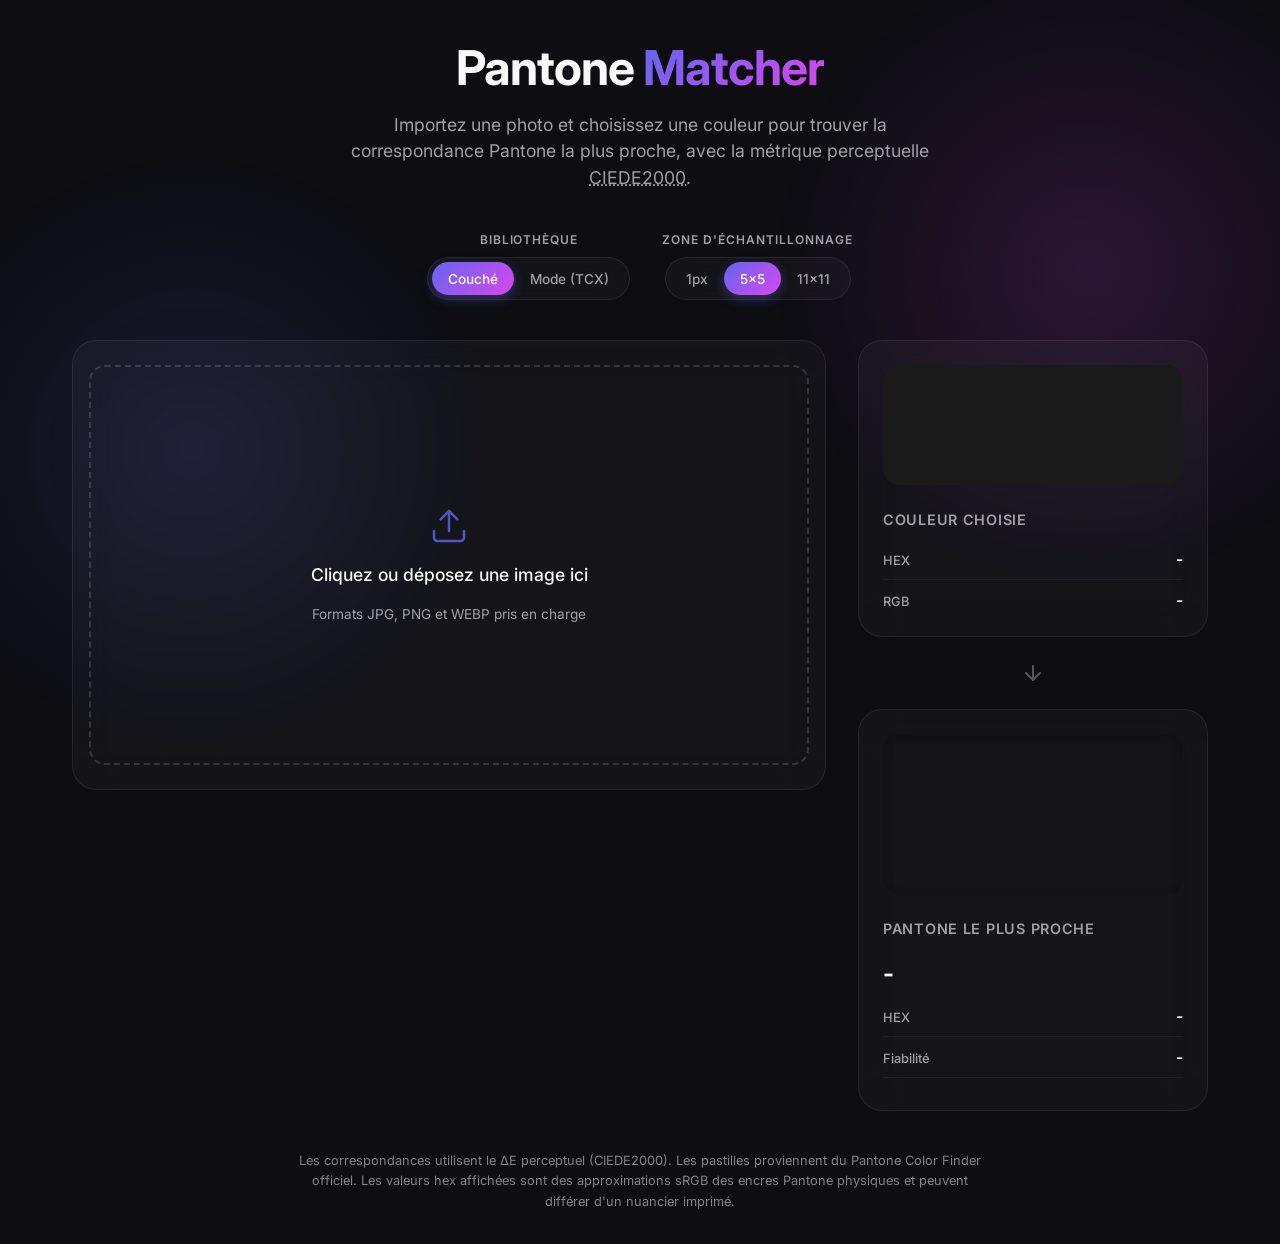
==== index.html @ 4efd3656 "Localize app to French: update UI text, accessibility labels, and logic outputs." ====
<!DOCTYPE html>
<html lang="fr">
<head>
    <meta charset="UTF-8">
    <meta name="viewport" content="width=device-width, initial-scale=1.0">
    <title>Pantone Matcher | Trouver les couleurs Pantone depuis vos photos</title>
    <meta name="description" content="Importez une photo, choisissez une couleur et trouvez instantanément la correspondance Pantone la plus proche grâce à la méthode perceptuelle CIEDE2000. Un outil moderne pour les designers.">
    <link rel="stylesheet" href="style.css">
    <link rel="preconnect" href="https://fonts.googleapis.com">
    <link rel="preconnect" href="https://fonts.gstatic.com" crossorigin>
    <link href="https://fonts.googleapis.com/css2?family=Inter:wght@300;400;500;600;700;800&display=swap" rel="stylesheet">
</head>
<body>
    <div class="app-background"></div>
    <main class="container">
        <header>
            <h1>Pantone <span class="accent">Matcher</span></h1>
            <p>Importez une photo et choisissez une couleur pour trouver la correspondance Pantone la plus proche, avec la métrique perceptuelle <abbr title="Métrique CIE de référence pour mesurer l'écart perceptuel entre deux couleurs">CIEDE2000</abbr>.</p>
        </header>

        <!-- Toolbar -->
        <div class="toolbar" role="region" aria-label="Options de correspondance">
            <div class="control-group">
                <span class="control-label" id="lib-label">Bibliothèque</span>
                <div class="segmented" role="radiogroup" aria-labelledby="lib-label">
                    <label class="seg"><input type="radio" name="library" value="C" checked><span>Couché</span></label>
                    <label class="seg"><input type="radio" name="library" value="TCX"><span>Mode (TCX)</span></label>
                </div>
            </div>
            <div class="control-group">
                <span class="control-label" id="sample-label">Zone d'échantillonnage</span>
                <div class="segmented" role="radiogroup" aria-labelledby="sample-label">
                    <label class="seg"><input type="radio" name="sample" value="0"><span>1px</span></label>
                    <label class="seg"><input type="radio" name="sample" value="2" checked><span>5×5</span></label>
                    <label class="seg"><input type="radio" name="sample" value="5"><span>11×11</span></label>
                </div>
            </div>
        </div>

        <div class="workspace">
            <div class="image-section card">
                <div id="dropzone" class="dropzone">
                    <input type="file" id="file-input" accept="image/png, image/jpeg, image/webp" aria-label="Importer une image">
                    <div class="dropzone-content">
                        <svg width="40" height="40" viewBox="0 0 24 24" fill="none" stroke="currentColor" stroke-width="1.5" stroke-linecap="round" stroke-linejoin="round"><path d="M21 15v4a2 2 0 0 1-2 2H5a2 2 0 0 1-2-2v-4"></path><polyline points="17 8 12 3 7 8"></polyline><line x1="12" y1="3" x2="12" y2="15"></line></svg>
                        <span class="upload-text">Cliquez ou déposez une image ici</span>
                        <span class="upload-hint">Formats JPG, PNG et WEBP pris en charge</span>
                    </div>
                </div>
                <div class="canvas-container" id="canvas-container" hidden>
                    <canvas id="image-canvas" role="img" aria-label="Image importée. Déplacez le pointeur pour prévisualiser une couleur, puis cliquez pour verrouiller la correspondance." tabindex="0"></canvas>
                    <div class="lens" id="lens" aria-hidden="true">
                        <canvas id="loupe-canvas" width="140" height="140"></canvas>
                    </div>
                    <button id="reset-btn" class="icon-btn" title="Importer une autre image" aria-label="Importer une autre image">
                        <svg width="20" height="20" viewBox="0 0 24 24" fill="none" stroke="currentColor" stroke-width="2" stroke-linecap="round" stroke-linejoin="round"><line x1="18" y1="6" x2="6" y2="18"></line><line x1="6" y1="6" x2="18" y2="18"></line></svg>
                    </button>
                    <div class="pick-hint" id="pick-hint">Déplacez pour prévisualiser · cliquez pour verrouiller</div>
                </div>
            </div>

            <div class="results-section">
                <div class="color-card card">
                    <div class="color-swatch-container">
                        <div class="color-swatch" id="picked-swatch" style="background-color: #1a1a1a;"></div>
                    </div>
                    <div class="color-info">
                        <h3>Couleur choisie</h3>
                        <div class="value-group">
                            <span class="label">HEX</span>
                            <span class="value copyable" id="picked-hex" role="button" tabindex="0" title="Cliquer pour copier">-</span>
                        </div>
                        <div class="value-group">
                            <span class="label">RGB</span>
                            <span class="value copyable" id="picked-rgb" role="button" tabindex="0" title="Cliquer pour copier">-</span>
                        </div>
                    </div>
                </div>

                <div class="match-icon" aria-hidden="true">
                    <svg width="24" height="24" viewBox="0 0 24 24" fill="none" stroke="currentColor" stroke-width="2" stroke-linecap="round" stroke-linejoin="round"><line x1="12" y1="5" x2="12" y2="19"></line><polyline points="19 12 12 19 5 12"></polyline></svg>
                </div>

                <div class="color-card card pantone-card">
                    <div id="pantone-image-container" class="chip-frame" hidden>
                        <div class="chip-spinner" id="chip-spinner" hidden></div>
                        <img id="pantone-image" src="" alt="Pastille de couleur Pantone officielle">
                        <span class="chip-badge" id="chip-badge" hidden>Approximation</span>
                    </div>
                    <div class="color-swatch-container" id="pantone-swatch-container">
                        <div class="color-swatch" id="pantone-swatch" style="background-color: #1a1a1a;"></div>
                        <div class="pantone-strip" id="pantone-strip" hidden></div>
                    </div>
                    <div class="color-info">
                        <h3>Pantone le plus proche</h3>
                        <div class="value-group main-value">
                            <span class="value highlight-text copyable" id="pantone-name" role="button" tabindex="0" title="Cliquer pour copier">-</span>
                        </div>
                        <div class="pantone-colorname" id="pantone-colorname" hidden></div>
                        <div class="value-group">
                            <span class="label">HEX</span>
                            <span class="value copyable" id="pantone-hex" role="button" tabindex="0" title="Cliquer pour copier">-</span>
                        </div>
                        <div class="value-group">
                            <span class="label">Fiabilité</span>
                            <span class="value confidence" id="pantone-confidence">-</span>
                        </div>
                        <button id="download-btn" class="download-btn" hidden>Télécharger le PNG</button>
                    </div>
                </div>

                <div class="alt-matches card" id="alt-matches" hidden>
                    <h3>Autres correspondances proches</h3>
                    <ul id="alt-list" class="alt-list"></ul>
                </div>
            </div>
        </div>

        <footer class="app-footer">
            <p>Les correspondances utilisent le ΔE perceptuel (CIEDE2000). Les pastilles proviennent du Pantone Color Finder officiel.
               Les valeurs hex affichées sont des approximations sRGB des encres Pantone physiques et peuvent différer d'un nuancier imprimé.</p>
        </footer>
    </main>

    <div id="toast" class="toast" role="status" aria-live="polite">Copié dans le presse-papiers !</div>
    <div id="sr-live" class="visually-hidden" aria-live="polite"></div>

    <script type="module" src="script.js"></script>
</body>
</html>
---- style.css ----
:root {
    --bg-color: #0d0d12;
    --card-bg: rgba(255, 255, 255, 0.03);
    --card-border: rgba(255, 255, 255, 0.08);
    --text-main: #f8f8f8;
    --text-muted: #a0a0a5;
    --accent-1: #6366f1;
    --accent-2: #d946ef;
    --radius-lg: 24px;
    --radius-md: 16px;
    --transition: all 0.3s cubic-bezier(0.25, 0.8, 0.25, 1);
}

* {
    box-sizing: border-box;
    margin: 0;
    padding: 0;
}

body {
    font-family: 'Inter', sans-serif;
    background-color: var(--bg-color);
    color: var(--text-main);
    line-height: 1.5;
    min-height: 100vh;
    display: flex;
    justify-content: center;
    align-items: center;
    position: relative;
    overflow-x: hidden;
}

.app-background {
    position: fixed;
    top: 0;
    left: 0;
    width: 100vw;
    height: 100vh;
    z-index: -1;
    overflow: hidden;
    background: radial-gradient(circle at 15% 50%, rgba(99, 102, 241, 0.15), transparent 25%),
                radial-gradient(circle at 85% 30%, rgba(217, 70, 239, 0.15), transparent 25%);
}

.container {
    width: 100%;
    max-width: 1200px;
    padding: 2rem;
    display: flex;
    flex-direction: column;
    gap: 2.5rem;
}

header {
    text-align: center;
    margin-bottom: 1rem;
}

h1 {
    font-size: 3rem;
    font-weight: 700;
    letter-spacing: -0.02em;
    margin-bottom: 0.5rem;
}

.accent {
    background: linear-gradient(135deg, var(--accent-1), var(--accent-2));
    -webkit-background-clip: text;
    -webkit-text-fill-color: transparent;
    background-clip: text;
}

header p {
    color: var(--text-muted);
    font-size: 1.1rem;
    max-width: 600px;
    margin: 0 auto;
}

.workspace {
    display: grid;
    grid-template-columns: 1fr 350px;
    gap: 2rem;
    align-items: start;
}

.card {
    background: var(--card-bg);
    border: 1px solid var(--card-border);
    border-radius: var(--radius-lg);
    backdrop-filter: blur(20px);
    -webkit-backdrop-filter: blur(20px);
    overflow: hidden;
}

.image-section {
    position: relative;
    min-height: 450px;
    display: flex;
    justify-content: center;
    align-items: center;
    padding: 1rem;
}

.dropzone {
    width: 100%;
    height: 100%;
    min-height: 400px;
    border: 2px dashed rgba(255,255,255,0.15);
    border-radius: var(--radius-md);
    display: flex;
    justify-content: center;
    align-items: center;
    position: relative;
    cursor: pointer;
    transition: var(--transition);
}

.dropzone:hover, .dropzone.dragover {
    border-color: var(--accent-1);
    background: rgba(99, 102, 241, 0.05);
}

#file-input {
    position: absolute;
    width: 100%;
    height: 100%;
    opacity: 0;
    cursor: pointer;
    z-index: 10;
}

.dropzone-content {
    display: flex;
    flex-direction: column;
    align-items: center;
    gap: 1rem;
    color: var(--text-muted);
    pointer-events: none;
}

.dropzone-content svg {
    color: var(--accent-1);
    opacity: 0.8;
}

.upload-text {
    font-weight: 500;
    font-size: 1.1rem;
    color: var(--text-main);
}

.upload-hint {
    font-size: 0.85rem;
}

.canvas-container {
    position: relative;
    width: 100%;
    height: 100%;
    display: flex;
    justify-content: center;
    align-items: center;
    overflow: hidden;
    border-radius: var(--radius-md);
    cursor: crosshair;
}

canvas {
    max-width: 100%;
    max-height: 70vh;
    object-fit: contain;
    border-radius: 8px;
    box-shadow: 0 10px 30px rgba(0,0,0,0.3);
}

.lens {
    position: absolute;
    width: 140px;
    height: 140px;
    border-radius: 50%;
    border: 3px solid white;
    box-shadow: 0 0 0 1px rgba(0,0,0,0.3), 0 8px 24px rgba(0,0,0,0.5);
    pointer-events: none;
    display: none;
    overflow: hidden;
    /* float the loupe just above the pointer so it never hides the target */
    transform: translate(-50%, -100%) translateY(-18px);
    z-index: 20;
    background-color: #1a1a1a;
}

.lens canvas {
    display: block;
    width: 140px;
    height: 140px;
}

.icon-btn {
    position: absolute;
    top: 1rem;
    right: 1rem;
    background: rgba(0,0,0,0.5);
    border: 1px solid rgba(255,255,255,0.1);
    color: white;
    width: 40px;
    height: 40px;
    border-radius: 50%;
    display: flex;
    justify-content: center;
    align-items: center;
    cursor: pointer;
    z-index: 30;
    backdrop-filter: blur(10px);
    transition: var(--transition);
}

.icon-btn:hover {
    background: rgba(255,255,255,0.1);
    transform: scale(1.05);
}

.results-section {
    display: flex;
    flex-direction: column;
    gap: 1.5rem;
}

.match-icon {
    display: flex;
    justify-content: center;
    color: var(--text-muted);
    opacity: 0.5;
}

.color-card {
    padding: 1.5rem;
    display: flex;
    flex-direction: column;
    gap: 1.5rem;
    transition: var(--transition);
}

.color-card:hover {
    transform: translateY(-5px);
    border-color: rgba(255,255,255,0.15);
    box-shadow: 0 10px 40px rgba(0,0,0,0.2);
}

.color-swatch-container {
    width: 100%;
    height: 120px;
    border-radius: var(--radius-md);
    overflow: hidden;
    position: relative;
    box-shadow: inset 0 2px 10px rgba(0,0,0,0.2);
}

.color-swatch {
    width: 100%;
    height: 100%;
    transition: background-color 0.3s ease;
}

.pantone-card .color-swatch-container {
    display: flex;
    flex-direction: column;
    min-height: 160px;
    height: auto;
}

.pantone-strip {
    height: 44px;
    background: white;
    width: 100%;
    position: absolute;
    bottom: 0;
    display: flex;
    align-items: center;
    justify-content: space-between;
    padding: 0 1rem;
    color: #000;
    font-weight: 600;
    font-size: 0.85rem;
}

/* Pantone logo imitation strip */
.pantone-strip::before {
    content: "PANTONE®";
    color: #000;
    font-weight: 800;
    font-size: 0.7rem;
    letter-spacing: 0.05em;
}

.color-info h3 {
    font-size: 0.9rem;
    text-transform: uppercase;
    letter-spacing: 0.05em;
    color: var(--text-muted);
    margin-bottom: 1rem;
    font-weight: 600;
}

.value-group {
    display: flex;
    justify-content: space-between;
    align-items: baseline;
    margin-bottom: 0.5rem;
    padding-bottom: 0.5rem;
    border-bottom: 1px solid rgba(255,255,255,0.05);
}

.value-group:last-child {
    margin-bottom: 0;
    padding-bottom: 0;
    border-bottom: none;
}

.main-value {
    border-bottom: none;
    margin-bottom: 0.25rem;
}

.label {
    font-size: 0.8rem;
    color: var(--text-muted);
    font-weight: 500;
}

.value {
    font-family: 'Inter', monospace;
    font-weight: 600;
    font-size: 1rem;
    cursor: pointer;
    transition: var(--transition);
}

.value:hover {
    color: var(--accent-1);
}

.highlight-text {
    font-size: 1.5rem;
    font-weight: 700;
    color: white;
    letter-spacing: -0.01em;
}

.toast {
    position: fixed;
    bottom: 2rem;
    left: 50%;
    transform: translateX(-50%) translateY(100px);
    background: var(--text-main);
    color: var(--bg-color);
    padding: 0.75rem 1.5rem;
    border-radius: 30px;
    font-weight: 500;
    font-size: 0.9rem;
    opacity: 0;
    transition: var(--transition);
    z-index: 100;
    box-shadow: 0 10px 30px rgba(0,0,0,0.3);
}

.toast.show {
    transform: translateX(-50%) translateY(0);
    opacity: 1;
}

@media (max-width: 900px) {
    .workspace {
        grid-template-columns: 1fr;
    }
    .image-section {
        min-height: 300px;
    }
    h1 {
        font-size: 2.2rem;
    }
}
.download-btn {
    background: linear-gradient(135deg, var(--accent-1), var(--accent-2));
    color: white;
    border: none;
    padding: 0.6rem 1.5rem;
    border-radius: 30px;
    font-weight: 600;
    cursor: pointer;
    transition: var(--transition);
    font-family: 'Inter', sans-serif;
    font-size: 0.9rem;
    width: 100%;
    margin-top: 1.25rem;
}
.download-btn:hover {
    transform: translateY(-2px);
    box-shadow: 0 5px 15px rgba(99, 102, 241, 0.4);
}
.download-btn:disabled {
    opacity: 0.5;
    cursor: not-allowed;
    transform: none;
}

/* ------------------------------------------------------------------ */
/* Utilities                                                          */
/* ------------------------------------------------------------------ */

[hidden] { display: none !important; }

.visually-hidden {
    position: absolute;
    width: 1px; height: 1px;
    padding: 0; margin: -1px;
    overflow: hidden;
    clip: rect(0 0 0 0);
    white-space: nowrap;
    border: 0;
}

abbr {
    text-decoration: underline dotted;
    cursor: help;
}

/* ------------------------------------------------------------------ */
/* Toolbar + segmented controls                                       */
/* ------------------------------------------------------------------ */

.toolbar {
    display: flex;
    flex-wrap: wrap;
    gap: 2rem;
    justify-content: center;
    margin-top: -1rem;
}

.control-group {
    display: flex;
    flex-direction: column;
    gap: 0.5rem;
    align-items: center;
}

.control-label {
    font-size: 0.75rem;
    text-transform: uppercase;
    letter-spacing: 0.08em;
    color: var(--text-muted);
    font-weight: 600;
}

.segmented {
    display: inline-flex;
    background: var(--card-bg);
    border: 1px solid var(--card-border);
    border-radius: 999px;
    padding: 4px;
    backdrop-filter: blur(20px);
    -webkit-backdrop-filter: blur(20px);
}

.seg {
    position: relative;
    cursor: pointer;
}

.seg input {
    position: absolute;
    opacity: 0;
    pointer-events: none;
}

.seg span {
    display: block;
    padding: 0.4rem 1rem;
    border-radius: 999px;
    font-size: 0.85rem;
    font-weight: 500;
    color: var(--text-muted);
    transition: var(--transition);
    white-space: nowrap;
}

.seg:hover span { color: var(--text-main); }

.seg input:checked + span {
    background: linear-gradient(135deg, var(--accent-1), var(--accent-2));
    color: #fff;
    box-shadow: 0 4px 12px rgba(99, 102, 241, 0.35);
}

.seg input:focus-visible + span {
    outline: 2px solid var(--accent-1);
    outline-offset: 2px;
}

/* ------------------------------------------------------------------ */
/* Picking hint                                                       */
/* ------------------------------------------------------------------ */

.pick-hint {
    position: absolute;
    bottom: 1rem;
    left: 50%;
    transform: translateX(-50%);
    background: rgba(0,0,0,0.55);
    color: #fff;
    font-size: 0.75rem;
    padding: 0.35rem 0.85rem;
    border-radius: 999px;
    pointer-events: none;
    backdrop-filter: blur(8px);
    z-index: 25;
}

/* ------------------------------------------------------------------ */
/* Official chip frame                                                */
/* ------------------------------------------------------------------ */

.chip-frame {
    position: relative;
    text-align: center;
    min-height: 160px;
    display: flex;
    align-items: center;
    justify-content: center;
}

.chip-frame img {
    max-width: 100%;
    max-height: 360px;
    display: block;
    margin: 0 auto;
    border-radius: 6px;
    box-shadow: 0 8px 24px rgba(0,0,0,0.4);
    transition: opacity 0.25s ease;
}

.chip-spinner {
    position: absolute;
    width: 36px; height: 36px;
    border: 3px solid rgba(255,255,255,0.15);
    border-top-color: var(--accent-1);
    border-radius: 50%;
    animation: spin 0.8s linear infinite;
}

@keyframes spin { to { transform: rotate(360deg); } }

.chip-badge {
    position: absolute;
    top: 8px; right: 8px;
    background: rgba(0,0,0,0.6);
    color: #fff;
    font-size: 0.65rem;
    padding: 0.2rem 0.5rem;
    border-radius: 6px;
    letter-spacing: 0.03em;
}

/* ------------------------------------------------------------------ */
/* Pantone result info                                                */
/* ------------------------------------------------------------------ */

.pantone-colorname {
    font-size: 1rem;
    color: var(--text-muted);
    margin-bottom: 1rem;
    font-weight: 500;
}

.copyable { cursor: pointer; }
.copyable:hover { color: var(--accent-1); }
.copyable:focus-visible {
    outline: 2px solid var(--accent-1);
    outline-offset: 2px;
    border-radius: 4px;
}

/* Confidence colour coding (ΔE based) */
.confidence { font-weight: 600; }
.conf-perfect    { color: #34d399; }
.conf-excellent  { color: #6ee7b7; }
.conf-good       { color: #fcd34d; }
.conf-fair       { color: #fb923c; }
.conf-approximate{ color: #f87171; }

/* ------------------------------------------------------------------ */
/* Alternative matches                                                */
/* ------------------------------------------------------------------ */

.alt-matches {
    padding: 1.25rem 1.5rem;
}

.alt-matches h3 {
    font-size: 0.9rem;
    text-transform: uppercase;
    letter-spacing: 0.05em;
    color: var(--text-muted);
    margin-bottom: 1rem;
    font-weight: 600;
}

.alt-list {
    list-style: none;
    display: flex;
    flex-direction: column;
    gap: 0.5rem;
}

.alt-item {
    display: flex;
    align-items: center;
    gap: 0.85rem;
    padding: 0.6rem;
    border-radius: var(--radius-md);
    border: 1px solid transparent;
    cursor: pointer;
    transition: var(--transition);
}

.alt-item:hover { background: rgba(255,255,255,0.04); }

.alt-item.selected {
    border-color: var(--accent-1);
    background: rgba(99, 102, 241, 0.1);
}

.alt-swatch {
    width: 40px; height: 40px;
    border-radius: 8px;
    flex-shrink: 0;
    box-shadow: inset 0 0 0 1px rgba(255,255,255,0.1);
}

.alt-info {
    display: flex;
    flex-direction: column;
    min-width: 0;
    flex: 1;
}

.alt-name {
    font-weight: 600;
    font-size: 0.9rem;
    white-space: nowrap;
    overflow: hidden;
    text-overflow: ellipsis;
}

.alt-sub {
    font-size: 0.8rem;
    color: var(--text-muted);
}

.alt-de {
    display: flex;
    flex-direction: column;
    align-items: flex-end;
    font-size: 0.85rem;
    font-weight: 600;
    text-align: right;
    flex-shrink: 0;
}

.alt-conf {
    font-size: 0.7rem;
    font-weight: 500;
    opacity: 0.8;
}

/* ------------------------------------------------------------------ */
/* Footer                                                             */
/* ------------------------------------------------------------------ */

.app-footer {
    text-align: center;
    color: var(--text-muted);
    font-size: 0.8rem;
    max-width: 700px;
    margin: 0 auto;
    line-height: 1.6;
    opacity: 0.8;
}

/* ------------------------------------------------------------------ */
/* Responsive                                                         */
/* ------------------------------------------------------------------ */

@media (max-width: 900px) {
    .container { padding: 1.25rem; gap: 1.75rem; }
    .toolbar { gap: 1.25rem; }
    canvas { max-height: 55vh; }
    .lens { width: 120px; height: 120px; }
    .lens canvas { width: 120px; height: 120px; }
}
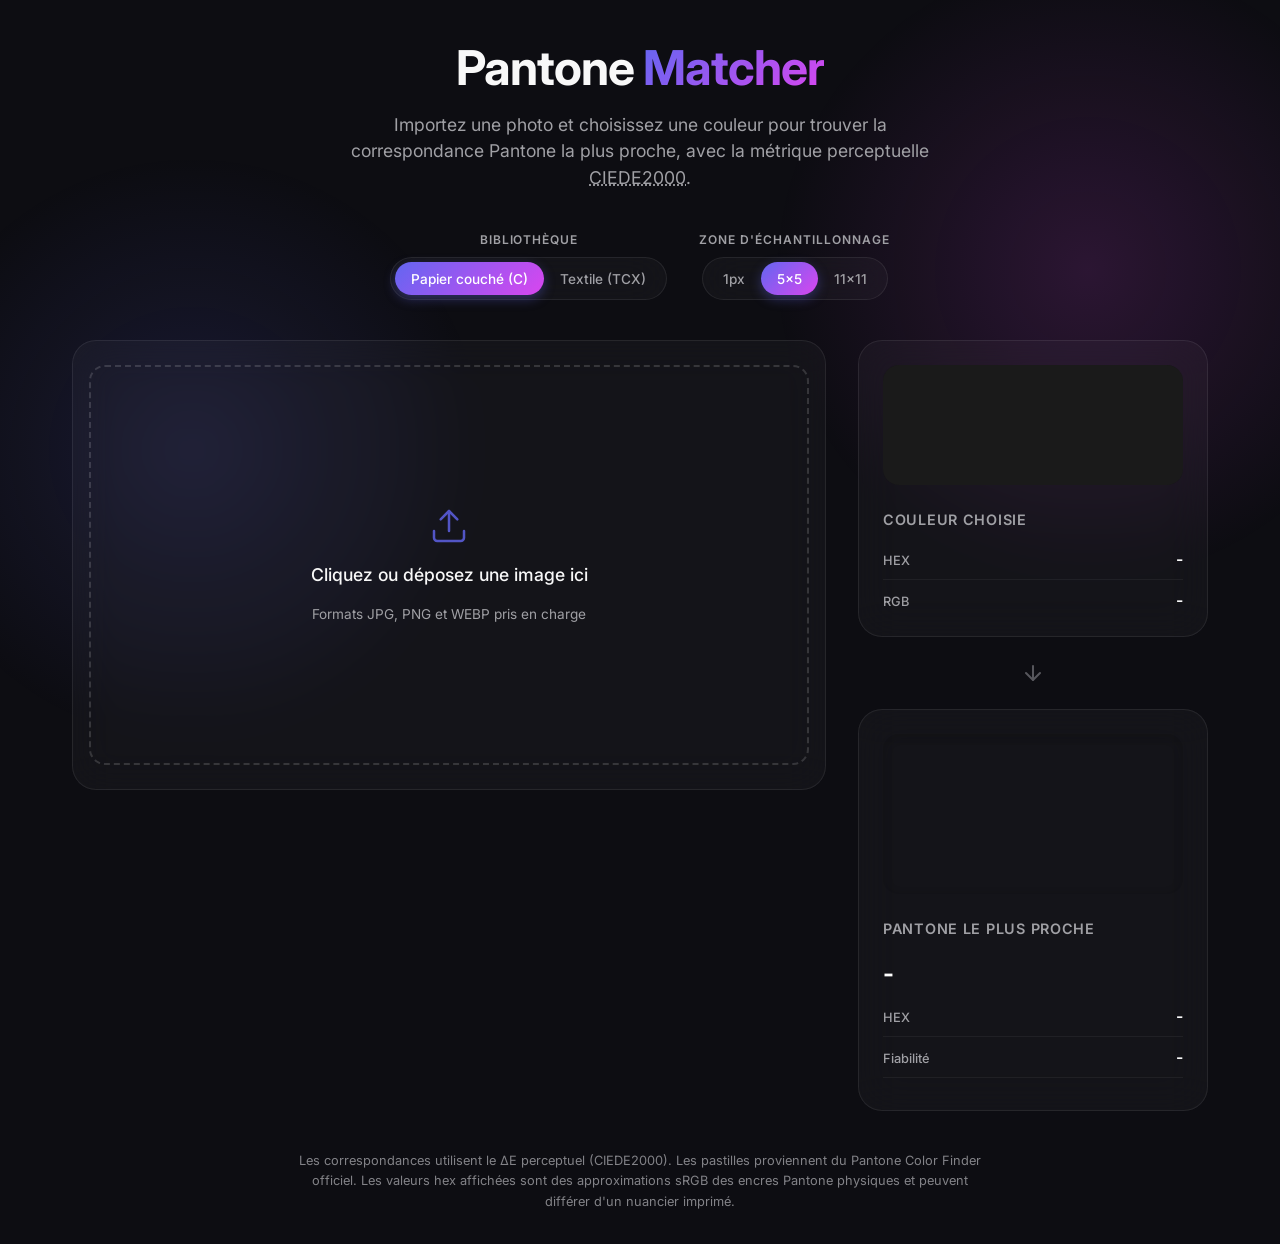
==== commit fd33fc8b: "Localize library labels and console logs to improve French translations." ====
--- a/index.html
+++ b/index.html
@@ -23,8 +23,8 @@
             <div class="control-group">
                 <span class="control-label" id="lib-label">Bibliothèque</span>
                 <div class="segmented" role="radiogroup" aria-labelledby="lib-label">
-                    <label class="seg"><input type="radio" name="library" value="C" checked><span>Couché</span></label>
-                    <label class="seg"><input type="radio" name="library" value="TCX"><span>Mode (TCX)</span></label>
+                    <label class="seg"><input type="radio" name="library" value="C" checked><span>Papier couché (C)</span></label>
+                    <label class="seg"><input type="radio" name="library" value="TCX"><span>Textile (TCX)</span></label>
                 </div>
             </div>
             <div class="control-group">
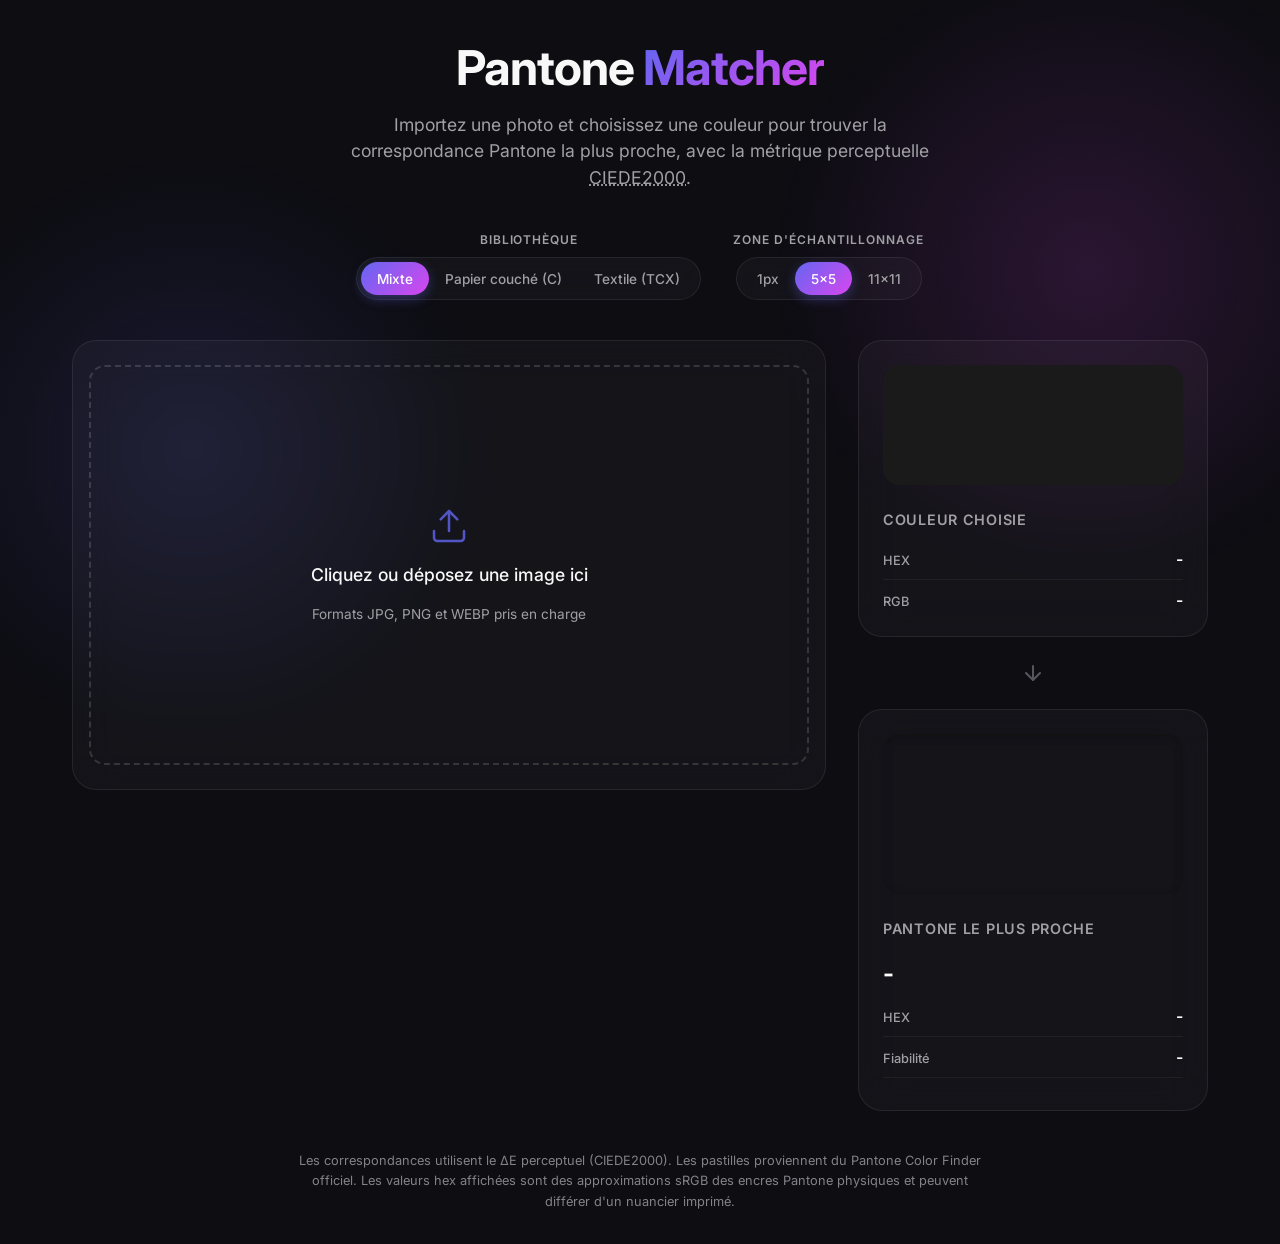
==== commit de138f08: "Add mixed library mode for combined C and TCX Pantone matching." ====
--- a/index.html
+++ b/index.html
@@ -23,7 +23,8 @@
             <div class="control-group">
                 <span class="control-label" id="lib-label">Bibliothèque</span>
                 <div class="segmented" role="radiogroup" aria-labelledby="lib-label">
-                    <label class="seg"><input type="radio" name="library" value="C" checked><span>Papier couché (C)</span></label>
+                    <label class="seg"><input type="radio" name="library" value="MIXED" checked><span>Mixte</span></label>
+                    <label class="seg"><input type="radio" name="library" value="C"><span>Papier couché (C)</span></label>
                     <label class="seg"><input type="radio" name="library" value="TCX"><span>Textile (TCX)</span></label>
                 </div>
             </div>
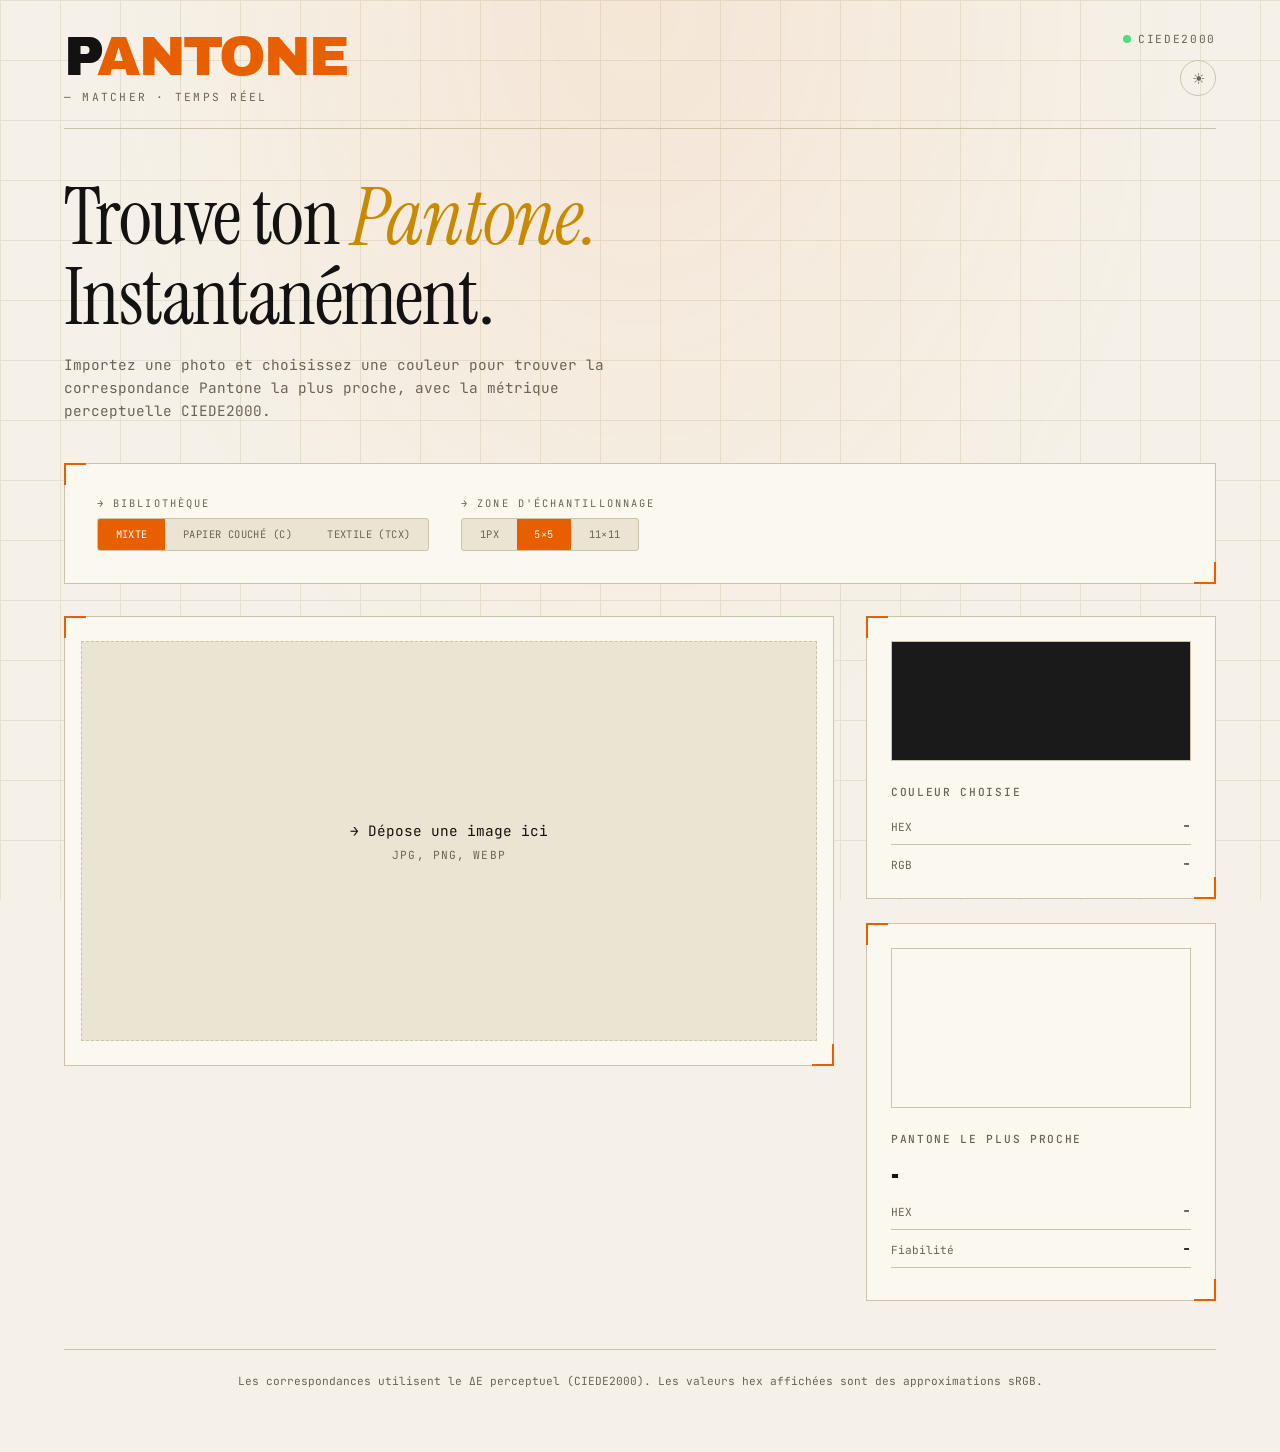
==== commit ecd3f688: "feat(ui): complete visual overhaul using Octane's brutalist identity - Redesigned `index.html` to ad" ====
--- a/index.html
+++ b/index.html
@@ -3,49 +3,73 @@
 <head>
     <meta charset="UTF-8">
     <meta name="viewport" content="width=device-width, initial-scale=1.0">
-    <title>Pantone Matcher | Trouver les couleurs Pantone depuis vos photos</title>
+    <title>PANTONE — Trouve ta correspondance couleur</title>
     <meta name="description" content="Importez une photo, choisissez une couleur et trouvez instantanément la correspondance Pantone la plus proche grâce à la méthode perceptuelle CIEDE2000. Un outil moderne pour les designers.">
-    <link rel="stylesheet" href="style.css">
+    <meta name="theme-color" content="#0d0d0d" media="(prefers-color-scheme: dark)">
+    <meta name="theme-color" content="#f5f1e8" media="(prefers-color-scheme: light)">
+    
     <link rel="preconnect" href="https://fonts.googleapis.com">
     <link rel="preconnect" href="https://fonts.gstatic.com" crossorigin>
-    <link href="https://fonts.googleapis.com/css2?family=Inter:wght@300;400;500;600;700;800&display=swap" rel="stylesheet">
+    <link href="https://fonts.googleapis.com/css2?family=Archivo+Black&family=Instrument+Serif:ital@0;1&family=JetBrains+Mono:wght@400;500&display=swap" rel="stylesheet">
+    <link rel="stylesheet" href="style.css">
 </head>
 <body>
-    <div class="app-background"></div>
-    <main class="container">
+    <div class="container">
         <header>
-            <h1>Pantone <span class="accent">Matcher</span></h1>
-            <p>Importez une photo et choisissez une couleur pour trouver la correspondance Pantone la plus proche, avec la métrique perceptuelle <abbr title="Métrique CIE de référence pour mesurer l'écart perceptuel entre deux couleurs">CIEDE2000</abbr>.</p>
+            <div>
+                <div class="logo">P<span>ANTONE</span></div>
+                <div class="tagline">— Matcher · Temps réel</div>
+            </div>
+            <div class="meta">
+                <div class="meta-right">
+                    <div><span class="pulse" aria-hidden="true"></span>CIEDE2000</div>
+                    <button id="themeToggle" class="theme-toggle" aria-label="Changer de thème" title="Changer de thème">
+                        <span id="themeIcon" aria-hidden="true">☾</span>
+                    </button>
+                </div>
+            </div>
         </header>
 
+        <section class="hero">
+            <h1>Trouve ton <em>Pantone.</em><br />Instantanément.</h1>
+            <p>Importez une photo et choisissez une couleur pour trouver la correspondance Pantone la plus proche, avec la métrique perceptuelle CIEDE2000.</p>
+        </section>
+
         <!-- Toolbar -->
-        <div class="toolbar" role="region" aria-label="Options de correspondance">
-            <div class="control-group">
-                <span class="control-label" id="lib-label">Bibliothèque</span>
-                <div class="segmented" role="radiogroup" aria-labelledby="lib-label">
-                    <label class="seg"><input type="radio" name="library" value="MIXED" checked><span>Mixte</span></label>
-                    <label class="seg"><input type="radio" name="library" value="C"><span>Papier couché (C)</span></label>
-                    <label class="seg"><input type="radio" name="library" value="TCX"><span>Textile (TCX)</span></label>
+        <section class="search-panel">
+            <div class="form-grid">
+                <div class="field">
+                    <label>→ Bibliothèque</label>
+                    <div class="distance-mode" role="radiogroup" aria-label="Bibliothèque Pantone">
+                        <input type="radio" id="lib-mixed" name="library" value="MIXED" checked>
+                        <label for="lib-mixed" class="mode-option">Mixte</label>
+                        <input type="radio" id="lib-c" name="library" value="C">
+                        <label for="lib-c" class="mode-option">Papier couché (C)</label>
+                        <input type="radio" id="lib-tcx" name="library" value="TCX">
+                        <label for="lib-tcx" class="mode-option">Textile (TCX)</label>
+                    </div>
+                </div>
+                <div class="field">
+                    <label>→ Zone d'échantillonnage</label>
+                    <div class="distance-mode" role="radiogroup" aria-label="Zone d'échantillonnage">
+                        <input type="radio" id="sample-0" name="sample" value="0">
+                        <label for="sample-0" class="mode-option">1px</label>
+                        <input type="radio" id="sample-2" name="sample" value="2" checked>
+                        <label for="sample-2" class="mode-option">5×5</label>
+                        <input type="radio" id="sample-5" name="sample" value="5">
+                        <label for="sample-5" class="mode-option">11×11</label>
+                    </div>
                 </div>
             </div>
-            <div class="control-group">
-                <span class="control-label" id="sample-label">Zone d'échantillonnage</span>
-                <div class="segmented" role="radiogroup" aria-labelledby="sample-label">
-                    <label class="seg"><input type="radio" name="sample" value="0"><span>1px</span></label>
-                    <label class="seg"><input type="radio" name="sample" value="2" checked><span>5×5</span></label>
-                    <label class="seg"><input type="radio" name="sample" value="5"><span>11×11</span></label>
-                </div>
-            </div>
-        </div>
+        </section>
 
         <div class="workspace">
             <div class="image-section card">
                 <div id="dropzone" class="dropzone">
                     <input type="file" id="file-input" accept="image/png, image/jpeg, image/webp" aria-label="Importer une image">
                     <div class="dropzone-content">
-                        <svg width="40" height="40" viewBox="0 0 24 24" fill="none" stroke="currentColor" stroke-width="1.5" stroke-linecap="round" stroke-linejoin="round"><path d="M21 15v4a2 2 0 0 1-2 2H5a2 2 0 0 1-2-2v-4"></path><polyline points="17 8 12 3 7 8"></polyline><line x1="12" y1="3" x2="12" y2="15"></line></svg>
-                        <span class="upload-text">Cliquez ou déposez une image ici</span>
-                        <span class="upload-hint">Formats JPG, PNG et WEBP pris en charge</span>
+                        <span class="upload-text">→ Dépose une image ici</span>
+                        <span class="upload-hint">JPG, PNG, WEBP</span>
                     </div>
                 </div>
                 <div class="canvas-container" id="canvas-container" hidden>
@@ -53,9 +77,7 @@
                     <div class="lens" id="lens" aria-hidden="true">
                         <canvas id="loupe-canvas" width="140" height="140"></canvas>
                     </div>
-                    <button id="reset-btn" class="icon-btn" title="Importer une autre image" aria-label="Importer une autre image">
-                        <svg width="20" height="20" viewBox="0 0 24 24" fill="none" stroke="currentColor" stroke-width="2" stroke-linecap="round" stroke-linejoin="round"><line x1="18" y1="6" x2="6" y2="18"></line><line x1="6" y1="6" x2="18" y2="18"></line></svg>
-                    </button>
+                    <button id="reset-btn" class="icon-btn" title="Importer une autre image" aria-label="Importer une autre image">×</button>
                     <div class="pick-hint" id="pick-hint">Déplacez pour prévisualiser · cliquez pour verrouiller</div>
                 </div>
             </div>
@@ -78,13 +100,9 @@
                     </div>
                 </div>
 
-                <div class="match-icon" aria-hidden="true">
-                    <svg width="24" height="24" viewBox="0 0 24 24" fill="none" stroke="currentColor" stroke-width="2" stroke-linecap="round" stroke-linejoin="round"><line x1="12" y1="5" x2="12" y2="19"></line><polyline points="19 12 12 19 5 12"></polyline></svg>
-                </div>
-
                 <div class="color-card card pantone-card">
                     <div id="pantone-image-container" class="chip-frame" hidden>
-                        <div class="chip-spinner" id="chip-spinner" hidden></div>
+                        <div class="chip-spinner loader" id="chip-spinner" hidden></div>
                         <img id="pantone-image" src="" alt="Pastille de couleur Pantone officielle">
                         <span class="chip-badge" id="chip-badge" hidden>Approximation</span>
                     </div>
@@ -106,22 +124,21 @@
                             <span class="label">Fiabilité</span>
                             <span class="value confidence" id="pantone-confidence">-</span>
                         </div>
-                        <button id="download-btn" class="download-btn" hidden>Télécharger le PNG</button>
+                        <button id="download-btn" class="btn-search" hidden style="margin-top: 1rem; width: 100%;">Télécharger le PNG</button>
                     </div>
                 </div>
 
                 <div class="alt-matches card" id="alt-matches" hidden>
-                    <h3>Autres correspondances proches</h3>
+                    <h3>Autres correspondances</h3>
                     <ul id="alt-list" class="alt-list"></ul>
                 </div>
             </div>
         </div>
 
-        <footer class="app-footer">
-            <p>Les correspondances utilisent le ΔE perceptuel (CIEDE2000). Les pastilles proviennent du Pantone Color Finder officiel.
-               Les valeurs hex affichées sont des approximations sRGB des encres Pantone physiques et peuvent différer d'un nuancier imprimé.</p>
+        <footer>
+            Les correspondances utilisent le ΔE perceptuel (CIEDE2000). Les valeurs hex affichées sont des approximations sRGB.
         </footer>
-    </main>
+    </div>
 
     <div id="toast" class="toast" role="status" aria-live="polite">Copié dans le presse-papiers !</div>
     <div id="sr-live" class="visually-hidden" aria-live="polite"></div>
--- a/style.css
+++ b/style.css
@@ -1,700 +1,722 @@
 :root {
-    --bg-color: #0d0d12;
-    --card-bg: rgba(255, 255, 255, 0.03);
-    --card-border: rgba(255, 255, 255, 0.08);
-    --text-main: #f8f8f8;
-    --text-muted: #a0a0a5;
-    --accent-1: #6366f1;
-    --accent-2: #d946ef;
-    --radius-lg: 24px;
-    --radius-md: 16px;
-    --transition: all 0.3s cubic-bezier(0.25, 0.8, 0.25, 1);
-}
-
-* {
-    box-sizing: border-box;
-    margin: 0;
-    padding: 0;
-}
-
-body {
-    font-family: 'Inter', sans-serif;
-    background-color: var(--bg-color);
-    color: var(--text-main);
-    line-height: 1.5;
-    min-height: 100vh;
-    display: flex;
-    justify-content: center;
-    align-items: center;
-    position: relative;
-    overflow-x: hidden;
-}
-
-.app-background {
-    position: fixed;
-    top: 0;
-    left: 0;
-    width: 100vw;
-    height: 100vh;
-    z-index: -1;
-    overflow: hidden;
-    background: radial-gradient(circle at 15% 50%, rgba(99, 102, 241, 0.15), transparent 25%),
-                radial-gradient(circle at 85% 30%, rgba(217, 70, 239, 0.15), transparent 25%);
+  --bg: #0d0d0d;
+  --bg-soft: #161616;
+  --bg-card: #1a1a1a;
+  --ink: #f5f1e8;
+  --ink-dim: #8a8278;
+  --accent: #ff6b00;
+  --accent-soft: #ffb800;
+  --grid: #222;
+  --border: #2a2a2a;
+  --grid-opacity: 0.35;
+  --glow-opacity: 0.12;
+}
+
+:root[data-theme="light"] {
+  --bg: #f5f1e8;
+  --bg-soft: #ebe4d2;
+  --bg-card: #fbf8ef;
+  --ink: #141210;
+  --ink-dim: #6b6356;
+  --accent: #e85f00;
+  --accent-soft: #c88a00;
+  --grid: #d9d1bc;
+  --border: #ccc3ab;
+  --grid-opacity: 0.55;
+  --glow-opacity: 0.08;
+}
+
+html, body {
+  transition: background-color 0.25s ease, color 0.25s ease;
+}
+
+* { box-sizing: border-box; margin: 0; padding: 0; }
+
+html, body {
+  background: var(--bg);
+  color: var(--ink);
+  font-family: 'JetBrains Mono', monospace;
+  min-height: 100vh;
+  overflow-x: hidden;
+}
+
+body::before {
+  content: '';
+  position: fixed;
+  inset: 0;
+  background-image:
+    linear-gradient(var(--grid) 1px, transparent 1px),
+    linear-gradient(90deg, var(--grid) 1px, transparent 1px);
+  background-size: 60px 60px;
+  opacity: var(--grid-opacity);
+  pointer-events: none;
+  z-index: 0;
+}
+
+body::after {
+  content: '';
+  position: fixed;
+  inset: 0;
+  background: radial-gradient(ellipse at top, rgba(255,107,0, var(--glow-opacity)), transparent 60%);
+  pointer-events: none;
+  z-index: 0;
 }
 
 .container {
-    width: 100%;
-    max-width: 1200px;
-    padding: 2rem;
-    display: flex;
-    flex-direction: column;
-    gap: 2.5rem;
+  position: relative;
+  z-index: 1;
+  max-width: 1200px;
+  margin: 0 auto;
+  padding: 2rem 1.5rem 4rem;
+  display: flex;
+  flex-direction: column;
 }
 
 header {
-    text-align: center;
-    margin-bottom: 1rem;
-}
-
-h1 {
-    font-size: 3rem;
-    font-weight: 700;
-    letter-spacing: -0.02em;
-    margin-bottom: 0.5rem;
-}
-
-.accent {
-    background: linear-gradient(135deg, var(--accent-1), var(--accent-2));
-    -webkit-background-clip: text;
-    -webkit-text-fill-color: transparent;
-    background-clip: text;
-}
-
-header p {
-    color: var(--text-muted);
-    font-size: 1.1rem;
-    max-width: 600px;
-    margin: 0 auto;
-}
-
+  display: flex;
+  justify-content: space-between;
+  align-items: flex-start;
+  margin-bottom: 3rem;
+  padding-bottom: 1.5rem;
+  border-bottom: 1px solid var(--border);
+}
+
+.logo {
+  font-family: 'Archivo Black', sans-serif;
+  font-size: clamp(2rem, 6vw, 3.5rem);
+  letter-spacing: -0.04em;
+  line-height: 0.9;
+  color: var(--ink);
+}
+
+.logo span { color: var(--accent); }
+
+.tagline {
+  font-size: 0.7rem;
+  text-transform: uppercase;
+  letter-spacing: 0.2em;
+  color: var(--ink-dim);
+  margin-top: 0.5rem;
+}
+
+.meta {
+  text-align: right;
+  font-size: 0.7rem;
+  color: var(--ink-dim);
+  letter-spacing: 0.15em;
+  text-transform: uppercase;
+}
+
+.meta-right {
+  display: flex;
+  flex-direction: column;
+  align-items: flex-end;
+  gap: 0.3rem;
+}
+
+.meta .pulse {
+  display: inline-block;
+  width: 8px;
+  height: 8px;
+  border-radius: 50%;
+  background: #4ade80;
+  margin-right: 0.4rem;
+  animation: pulse 2s infinite;
+}
+
+@keyframes pulse {
+  0%, 100% { opacity: 1; }
+  50% { opacity: 0.3; }
+}
+
+.theme-toggle {
+  background: none;
+  border: 1px solid var(--border);
+  color: var(--ink-dim);
+  width: 36px;
+  height: 36px;
+  border-radius: 50%;
+  cursor: pointer;
+  display: inline-flex;
+  align-items: center;
+  justify-content: center;
+  font-size: 0.95rem;
+  line-height: 1;
+  transition: border-color 0.2s, color 0.2s, transform 0.2s;
+  margin-top: 0.6rem;
+}
+.theme-toggle:hover {
+  border-color: var(--accent);
+  color: var(--accent);
+  transform: rotate(15deg);
+}
+
+.hero { margin-bottom: 2.5rem; }
+
+.hero h1 {
+  font-family: 'Instrument Serif', serif;
+  font-size: clamp(2.5rem, 7vw, 5rem);
+  line-height: 1;
+  font-weight: 400;
+  letter-spacing: -0.02em;
+  margin-bottom: 1rem;
+}
+
+.hero h1 em {
+  font-style: italic;
+  color: var(--accent-soft);
+}
+
+.hero p {
+  color: var(--ink-dim);
+  max-width: 550px;
+  font-size: 0.9rem;
+  line-height: 1.6;
+}
+
+/* PANELS / CARDS */
+.search-panel, .card {
+  background: var(--bg-card);
+  border: 1px solid var(--border);
+  padding: 2rem;
+  margin-bottom: 2rem;
+  position: relative;
+}
+
+.search-panel::before, .card::before {
+  content: '';
+  position: absolute;
+  top: -1px; left: -1px;
+  width: 20px; height: 20px;
+  border-top: 2px solid var(--accent);
+  border-left: 2px solid var(--accent);
+}
+
+.search-panel::after, .card::after {
+  content: '';
+  position: absolute;
+  bottom: -1px; right: -1px;
+  width: 20px; height: 20px;
+  border-bottom: 2px solid var(--accent);
+  border-right: 2px solid var(--accent);
+}
+
+.form-grid {
+  display: flex;
+  flex-wrap: wrap;
+  gap: 2rem;
+  align-items: end;
+}
+
+.field { position: relative; }
+
+.field label {
+  display: block;
+  font-size: 0.65rem;
+  letter-spacing: 0.2em;
+  text-transform: uppercase;
+  color: var(--ink-dim);
+  margin-bottom: 0.5rem;
+}
+
+.distance-mode {
+  display: inline-flex;
+  border: 1px solid var(--border);
+  border-radius: 3px;
+  overflow: hidden;
+  background: var(--bg-soft);
+  font-family: 'JetBrains Mono', monospace;
+  font-size: 0.75rem;
+}
+
+.distance-mode input[type="radio"] {
+  position: absolute;
+  opacity: 0;
+  pointer-events: none;
+}
+
+.distance-mode .mode-option {
+  padding: 0.55rem 1.1rem;
+  color: var(--ink-dim);
+  cursor: pointer;
+  user-select: none;
+  transition: background 0.15s ease, color 0.15s ease;
+  letter-spacing: 0.04em;
+  display: block;
+  margin: 0;
+}
+
+.distance-mode input[type="radio"]:checked + .mode-option {
+  background: var(--accent);
+  color: #fff;
+}
+:root[data-theme="light"] .distance-mode input[type="radio"]:checked + .mode-option {
+  color: #fff;
+}
+.distance-mode .mode-option:hover {
+  background: var(--bg-card);
+}
+.distance-mode input[type="radio"]:checked + .mode-option:hover {
+  background: var(--accent);
+}
+
+/* WORKSPACE */
 .workspace {
-    display: grid;
-    grid-template-columns: 1fr 350px;
-    gap: 2rem;
-    align-items: start;
-}
-
-.card {
-    background: var(--card-bg);
-    border: 1px solid var(--card-border);
-    border-radius: var(--radius-lg);
-    backdrop-filter: blur(20px);
-    -webkit-backdrop-filter: blur(20px);
-    overflow: hidden;
+  display: grid;
+  grid-template-columns: 1fr 350px;
+  gap: 2rem;
+  align-items: start;
+}
+
+@media (max-width: 900px) {
+  .workspace { grid-template-columns: 1fr; }
 }
 
 .image-section {
-    position: relative;
-    min-height: 450px;
-    display: flex;
-    justify-content: center;
-    align-items: center;
-    padding: 1rem;
+  padding: 1rem;
+  display: flex;
+  justify-content: center;
+  align-items: center;
+  min-height: 450px;
 }
 
 .dropzone {
-    width: 100%;
-    height: 100%;
-    min-height: 400px;
-    border: 2px dashed rgba(255,255,255,0.15);
-    border-radius: var(--radius-md);
-    display: flex;
-    justify-content: center;
-    align-items: center;
-    position: relative;
-    cursor: pointer;
-    transition: var(--transition);
-}
-
+  width: 100%;
+  height: 100%;
+  min-height: 400px;
+  border: 1px dashed var(--border);
+  background: var(--bg-soft);
+  display: flex;
+  justify-content: center;
+  align-items: center;
+  position: relative;
+  cursor: pointer;
+  transition: border-color 0.2s, background 0.2s;
+}
 .dropzone:hover, .dropzone.dragover {
-    border-color: var(--accent-1);
-    background: rgba(99, 102, 241, 0.05);
+  border-color: var(--accent);
+  background: var(--bg-card);
 }
 
 #file-input {
-    position: absolute;
-    width: 100%;
-    height: 100%;
-    opacity: 0;
-    cursor: pointer;
-    z-index: 10;
+  position: absolute;
+  width: 100%;
+  height: 100%;
+  opacity: 0;
+  cursor: pointer;
+  z-index: 10;
 }
 
 .dropzone-content {
-    display: flex;
-    flex-direction: column;
-    align-items: center;
-    gap: 1rem;
-    color: var(--text-muted);
-    pointer-events: none;
-}
-
-.dropzone-content svg {
-    color: var(--accent-1);
-    opacity: 0.8;
-}
-
+  display: flex;
+  flex-direction: column;
+  align-items: center;
+  gap: 0.5rem;
+  pointer-events: none;
+}
 .upload-text {
-    font-weight: 500;
-    font-size: 1.1rem;
-    color: var(--text-main);
-}
-
+  font-size: 0.9rem;
+  color: var(--ink);
+}
 .upload-hint {
-    font-size: 0.85rem;
+  font-size: 0.7rem;
+  color: var(--ink-dim);
+  text-transform: uppercase;
+  letter-spacing: 0.1em;
 }
 
 .canvas-container {
-    position: relative;
-    width: 100%;
-    height: 100%;
-    display: flex;
-    justify-content: center;
-    align-items: center;
-    overflow: hidden;
-    border-radius: var(--radius-md);
-    cursor: crosshair;
+  position: relative;
+  width: 100%;
+  height: 100%;
+  display: flex;
+  justify-content: center;
+  align-items: center;
+  overflow: hidden;
+  cursor: crosshair;
 }
 
 canvas {
-    max-width: 100%;
-    max-height: 70vh;
-    object-fit: contain;
-    border-radius: 8px;
-    box-shadow: 0 10px 30px rgba(0,0,0,0.3);
+  max-width: 100%;
+  max-height: 70vh;
+  object-fit: contain;
+  border: 1px solid var(--border);
 }
 
 .lens {
-    position: absolute;
-    width: 140px;
-    height: 140px;
-    border-radius: 50%;
-    border: 3px solid white;
-    box-shadow: 0 0 0 1px rgba(0,0,0,0.3), 0 8px 24px rgba(0,0,0,0.5);
-    pointer-events: none;
-    display: none;
-    overflow: hidden;
-    /* float the loupe just above the pointer so it never hides the target */
-    transform: translate(-50%, -100%) translateY(-18px);
-    z-index: 20;
-    background-color: #1a1a1a;
-}
-
+  position: absolute;
+  width: 140px;
+  height: 140px;
+  border: 2px solid var(--accent);
+  border-radius: 50%;
+  pointer-events: none;
+  display: none;
+  overflow: hidden;
+  transform: translate(-50%, -100%) translateY(-18px);
+  z-index: 20;
+  background-color: var(--bg);
+}
 .lens canvas {
-    display: block;
-    width: 140px;
-    height: 140px;
+  display: block;
+  width: 140px;
+  height: 140px;
+  border: none;
 }
 
 .icon-btn {
-    position: absolute;
-    top: 1rem;
-    right: 1rem;
-    background: rgba(0,0,0,0.5);
-    border: 1px solid rgba(255,255,255,0.1);
-    color: white;
-    width: 40px;
-    height: 40px;
-    border-radius: 50%;
-    display: flex;
-    justify-content: center;
-    align-items: center;
-    cursor: pointer;
-    z-index: 30;
-    backdrop-filter: blur(10px);
-    transition: var(--transition);
-}
-
+  position: absolute;
+  top: 1rem;
+  right: 1rem;
+  background: var(--bg-soft);
+  border: 1px solid var(--border);
+  color: var(--ink);
+  width: 30px;
+  height: 30px;
+  border-radius: 50%;
+  display: flex;
+  justify-content: center;
+  align-items: center;
+  cursor: pointer;
+  z-index: 30;
+  transition: background 0.15s, color 0.15s;
+}
 .icon-btn:hover {
-    background: rgba(255,255,255,0.1);
-    transform: scale(1.05);
-}
-
+  background: var(--accent);
+  color: #fff;
+  border-color: var(--accent);
+}
+
+.pick-hint {
+  position: absolute;
+  bottom: 1rem;
+  left: 50%;
+  transform: translateX(-50%);
+  background: var(--bg-soft);
+  color: var(--ink);
+  border: 1px solid var(--border);
+  font-size: 0.65rem;
+  padding: 0.35rem 0.85rem;
+  pointer-events: none;
+  z-index: 25;
+  text-transform: uppercase;
+  letter-spacing: 0.1em;
+}
+
+/* RESULTS */
 .results-section {
-    display: flex;
-    flex-direction: column;
-    gap: 1.5rem;
-}
-
-.match-icon {
-    display: flex;
-    justify-content: center;
-    color: var(--text-muted);
-    opacity: 0.5;
+  display: flex;
+  flex-direction: column;
+  gap: 1.5rem;
 }
 
 .color-card {
-    padding: 1.5rem;
-    display: flex;
-    flex-direction: column;
-    gap: 1.5rem;
-    transition: var(--transition);
-}
-
-.color-card:hover {
-    transform: translateY(-5px);
-    border-color: rgba(255,255,255,0.15);
-    box-shadow: 0 10px 40px rgba(0,0,0,0.2);
+  display: flex;
+  flex-direction: column;
+  gap: 1.5rem;
+  padding: 1.5rem;
+  margin-bottom: 0;
 }
 
 .color-swatch-container {
-    width: 100%;
-    height: 120px;
-    border-radius: var(--radius-md);
-    overflow: hidden;
-    position: relative;
-    box-shadow: inset 0 2px 10px rgba(0,0,0,0.2);
+  width: 100%;
+  height: 120px;
+  border: 1px solid var(--border);
+  position: relative;
 }
 
 .color-swatch {
-    width: 100%;
-    height: 100%;
-    transition: background-color 0.3s ease;
+  width: 100%;
+  height: 100%;
 }
 
 .pantone-card .color-swatch-container {
-    display: flex;
-    flex-direction: column;
-    min-height: 160px;
-    height: auto;
+  display: flex;
+  flex-direction: column;
+  min-height: 160px;
+  height: auto;
 }
 
 .pantone-strip {
-    height: 44px;
-    background: white;
-    width: 100%;
-    position: absolute;
-    bottom: 0;
-    display: flex;
-    align-items: center;
-    justify-content: space-between;
-    padding: 0 1rem;
-    color: #000;
-    font-weight: 600;
-    font-size: 0.85rem;
-}
-
-/* Pantone logo imitation strip */
+  height: 44px;
+  background: white;
+  width: 100%;
+  position: absolute;
+  bottom: 0;
+  display: flex;
+  align-items: center;
+  justify-content: space-between;
+  padding: 0 1rem;
+  color: #000;
+  font-weight: 600;
+  font-family: 'JetBrains Mono', monospace;
+  font-size: 0.85rem;
+  border-top: 1px solid var(--border);
+}
+
 .pantone-strip::before {
-    content: "PANTONE®";
-    color: #000;
-    font-weight: 800;
-    font-size: 0.7rem;
-    letter-spacing: 0.05em;
+  content: "PANTONE®";
+  color: #000;
+  font-family: 'Archivo Black', sans-serif;
+  font-size: 0.7rem;
+  letter-spacing: 0.05em;
 }
 
 .color-info h3 {
-    font-size: 0.9rem;
-    text-transform: uppercase;
-    letter-spacing: 0.05em;
-    color: var(--text-muted);
-    margin-bottom: 1rem;
-    font-weight: 600;
+  font-size: 0.7rem;
+  text-transform: uppercase;
+  letter-spacing: 0.15em;
+  color: var(--ink-dim);
+  margin-bottom: 1rem;
+  font-weight: 500;
 }
 
 .value-group {
-    display: flex;
-    justify-content: space-between;
-    align-items: baseline;
-    margin-bottom: 0.5rem;
-    padding-bottom: 0.5rem;
-    border-bottom: 1px solid rgba(255,255,255,0.05);
+  display: flex;
+  justify-content: space-between;
+  align-items: baseline;
+  margin-bottom: 0.5rem;
+  padding-bottom: 0.5rem;
+  border-bottom: 1px solid var(--border);
 }
 
 .value-group:last-child {
-    margin-bottom: 0;
-    padding-bottom: 0;
-    border-bottom: none;
+  margin-bottom: 0;
+  padding-bottom: 0;
+  border-bottom: none;
 }
 
 .main-value {
-    border-bottom: none;
-    margin-bottom: 0.25rem;
+  border-bottom: none;
+  margin-bottom: 0.25rem;
 }
 
 .label {
-    font-size: 0.8rem;
-    color: var(--text-muted);
-    font-weight: 500;
+  font-size: 0.7rem;
+  color: var(--ink-dim);
 }
 
 .value {
-    font-family: 'Inter', monospace;
-    font-weight: 600;
-    font-size: 1rem;
-    cursor: pointer;
-    transition: var(--transition);
-}
-
-.value:hover {
-    color: var(--accent-1);
-}
+  font-family: 'JetBrains Mono', monospace;
+  font-size: 0.95rem;
+  color: var(--ink);
+  cursor: pointer;
+  transition: color 0.15s;
+}
+
+.value:hover { color: var(--accent); }
 
 .highlight-text {
-    font-size: 1.5rem;
-    font-weight: 700;
-    color: white;
-    letter-spacing: -0.01em;
-}
-
+  font-family: 'Archivo Black', sans-serif;
+  font-size: 1.5rem;
+  letter-spacing: -0.02em;
+}
+
+.chip-frame {
+  position: relative;
+  text-align: center;
+  min-height: 160px;
+  display: flex;
+  align-items: center;
+  justify-content: center;
+  border: 1px solid var(--border);
+  background: var(--bg-soft);
+  padding: 1rem;
+}
+
+.chip-frame img {
+  max-width: 100%;
+  max-height: 360px;
+  display: block;
+  margin: 0 auto;
+}
+
+.chip-badge {
+  position: absolute;
+  top: 8px; right: 8px;
+  background: var(--accent);
+  color: #000;
+  font-size: 0.65rem;
+  padding: 0.2rem 0.5rem;
+  letter-spacing: 0.05em;
+  text-transform: uppercase;
+  font-weight: bold;
+}
+
+.loader {
+  display: inline-block;
+  width: 24px;
+  height: 24px;
+  border: 2px solid var(--border);
+  border-top-color: var(--accent);
+  border-radius: 50%;
+  animation: spin 0.8s linear infinite;
+}
+
+@keyframes spin { to { transform: rotate(360deg); } }
+
+/* BUTTONS */
+.btn-search {
+  background: var(--accent);
+  color: #000;
+  border: none;
+  padding: 0.9rem 2rem;
+  font-family: 'Archivo Black', sans-serif;
+  font-size: 0.85rem;
+  letter-spacing: 0.1em;
+  text-transform: uppercase;
+  cursor: pointer;
+  transition: transform 0.15s, background 0.15s;
+  height: fit-content;
+}
+
+.btn-search:hover {
+  background: var(--accent-soft);
+  transform: translateX(2px);
+}
+
+.btn-search:disabled {
+  opacity: 0.4;
+  cursor: not-allowed;
+  transform: none;
+}
+
+/* ALT MATCHES */
+.alt-matches { padding: 1.25rem 1.5rem; }
+
+.alt-matches h3 {
+  font-size: 0.7rem;
+  text-transform: uppercase;
+  letter-spacing: 0.15em;
+  color: var(--ink-dim);
+  margin-bottom: 1rem;
+  font-weight: 500;
+}
+
+.alt-list {
+  list-style: none;
+  display: flex;
+  flex-direction: column;
+  gap: 0.5rem;
+}
+
+.alt-item {
+  display: flex;
+  align-items: center;
+  gap: 0.85rem;
+  padding: 0.6rem;
+  border: 1px solid var(--border);
+  background: var(--bg-soft);
+  cursor: pointer;
+  transition: background 0.15s, border-color 0.15s;
+}
+
+.alt-item:hover { background: var(--bg-card); border-color: var(--accent); }
+
+.alt-item.selected {
+  border-color: var(--accent);
+  background: var(--bg-card);
+  border-left: 4px solid var(--accent);
+}
+
+.alt-swatch {
+  width: 40px; height: 40px;
+  flex-shrink: 0;
+  border: 1px solid var(--border);
+}
+
+.alt-info {
+  display: flex;
+  flex-direction: column;
+  min-width: 0;
+  flex: 1;
+}
+
+.alt-name {
+  font-family: 'Archivo Black', sans-serif;
+  font-size: 0.85rem;
+  color: var(--ink);
+  white-space: nowrap;
+  overflow: hidden;
+  text-overflow: ellipsis;
+}
+
+.alt-sub {
+  font-size: 0.7rem;
+  color: var(--ink-dim);
+}
+
+.alt-de {
+  display: flex;
+  flex-direction: column;
+  align-items: flex-end;
+  font-size: 0.85rem;
+  font-weight: 600;
+  text-align: right;
+  flex-shrink: 0;
+  color: var(--ink);
+}
+
+.alt-conf {
+  font-size: 0.65rem;
+  color: var(--ink-dim);
+}
+
+.confidence { font-weight: bold; }
+.conf-perfect    { color: #4ade80; }
+.conf-excellent  { color: #34d399; }
+.conf-good       { color: #facc15; }
+.conf-fair       { color: #fb923c; }
+.conf-approximate{ color: #ef4444; }
+
+/* UTILS */
+.pantone-colorname {
+  font-size: 0.8rem;
+  color: var(--ink-dim);
+  margin-bottom: 1rem;
+}
+
+.copyable { cursor: pointer; }
+.copyable:hover { color: var(--accent); }
+
+footer {
+  margin-top: 3rem;
+  text-align: center;
+  font-size: 0.7rem;
+  color: var(--ink-dim);
+  border-top: 1px solid var(--border);
+  padding-top: 1.5rem;
+}
+
+[hidden] { display: none !important; }
+
+.visually-hidden {
+  position: absolute;
+  width: 1px; height: 1px;
+  padding: 0; margin: -1px;
+  overflow: hidden;
+  clip: rect(0 0 0 0);
+  white-space: nowrap;
+  border: 0;
+}
+
+/* TOAST */
 .toast {
-    position: fixed;
-    bottom: 2rem;
-    left: 50%;
-    transform: translateX(-50%) translateY(100px);
-    background: var(--text-main);
-    color: var(--bg-color);
-    padding: 0.75rem 1.5rem;
-    border-radius: 30px;
-    font-weight: 500;
-    font-size: 0.9rem;
-    opacity: 0;
-    transition: var(--transition);
-    z-index: 100;
-    box-shadow: 0 10px 30px rgba(0,0,0,0.3);
+  position: fixed;
+  bottom: 2rem;
+  left: 50%;
+  transform: translateX(-50%) translateY(100px);
+  background: var(--ink);
+  color: var(--bg);
+  padding: 0.75rem 1.5rem;
+  font-family: 'Archivo Black', sans-serif;
+  font-size: 0.8rem;
+  opacity: 0;
+  transition: transform 0.3s, opacity 0.3s;
+  z-index: 100;
+  border: 2px solid var(--accent);
 }
 
 .toast.show {
-    transform: translateX(-50%) translateY(0);
-    opacity: 1;
-}
-
-@media (max-width: 900px) {
-    .workspace {
-        grid-template-columns: 1fr;
-    }
-    .image-section {
-        min-height: 300px;
-    }
-    h1 {
-        font-size: 2.2rem;
-    }
-}
-.download-btn {
-    background: linear-gradient(135deg, var(--accent-1), var(--accent-2));
-    color: white;
-    border: none;
-    padding: 0.6rem 1.5rem;
-    border-radius: 30px;
-    font-weight: 600;
-    cursor: pointer;
-    transition: var(--transition);
-    font-family: 'Inter', sans-serif;
-    font-size: 0.9rem;
-    width: 100%;
-    margin-top: 1.25rem;
-}
-.download-btn:hover {
-    transform: translateY(-2px);
-    box-shadow: 0 5px 15px rgba(99, 102, 241, 0.4);
-}
-.download-btn:disabled {
-    opacity: 0.5;
-    cursor: not-allowed;
-    transform: none;
-}
-
-/* ------------------------------------------------------------------ */
-/* Utilities                                                          */
-/* ------------------------------------------------------------------ */
-
-[hidden] { display: none !important; }
-
-.visually-hidden {
-    position: absolute;
-    width: 1px; height: 1px;
-    padding: 0; margin: -1px;
-    overflow: hidden;
-    clip: rect(0 0 0 0);
-    white-space: nowrap;
-    border: 0;
-}
-
-abbr {
-    text-decoration: underline dotted;
-    cursor: help;
-}
-
-/* ------------------------------------------------------------------ */
-/* Toolbar + segmented controls                                       */
-/* ------------------------------------------------------------------ */
-
-.toolbar {
-    display: flex;
-    flex-wrap: wrap;
-    gap: 2rem;
-    justify-content: center;
-    margin-top: -1rem;
-}
-
-.control-group {
-    display: flex;
-    flex-direction: column;
-    gap: 0.5rem;
-    align-items: center;
-}
-
-.control-label {
-    font-size: 0.75rem;
-    text-transform: uppercase;
-    letter-spacing: 0.08em;
-    color: var(--text-muted);
-    font-weight: 600;
-}
-
-.segmented {
-    display: inline-flex;
-    background: var(--card-bg);
-    border: 1px solid var(--card-border);
-    border-radius: 999px;
-    padding: 4px;
-    backdrop-filter: blur(20px);
-    -webkit-backdrop-filter: blur(20px);
-}
-
-.seg {
-    position: relative;
-    cursor: pointer;
-}
-
-.seg input {
-    position: absolute;
-    opacity: 0;
-    pointer-events: none;
-}
-
-.seg span {
-    display: block;
-    padding: 0.4rem 1rem;
-    border-radius: 999px;
-    font-size: 0.85rem;
-    font-weight: 500;
-    color: var(--text-muted);
-    transition: var(--transition);
-    white-space: nowrap;
-}
-
-.seg:hover span { color: var(--text-main); }
-
-.seg input:checked + span {
-    background: linear-gradient(135deg, var(--accent-1), var(--accent-2));
-    color: #fff;
-    box-shadow: 0 4px 12px rgba(99, 102, 241, 0.35);
-}
-
-.seg input:focus-visible + span {
-    outline: 2px solid var(--accent-1);
-    outline-offset: 2px;
-}
-
-/* ------------------------------------------------------------------ */
-/* Picking hint                                                       */
-/* ------------------------------------------------------------------ */
-
-.pick-hint {
-    position: absolute;
-    bottom: 1rem;
-    left: 50%;
-    transform: translateX(-50%);
-    background: rgba(0,0,0,0.55);
-    color: #fff;
-    font-size: 0.75rem;
-    padding: 0.35rem 0.85rem;
-    border-radius: 999px;
-    pointer-events: none;
-    backdrop-filter: blur(8px);
-    z-index: 25;
-}
-
-/* ------------------------------------------------------------------ */
-/* Official chip frame                                                */
-/* ------------------------------------------------------------------ */
-
-.chip-frame {
-    position: relative;
-    text-align: center;
-    min-height: 160px;
-    display: flex;
-    align-items: center;
-    justify-content: center;
-}
-
-.chip-frame img {
-    max-width: 100%;
-    max-height: 360px;
-    display: block;
-    margin: 0 auto;
-    border-radius: 6px;
-    box-shadow: 0 8px 24px rgba(0,0,0,0.4);
-    transition: opacity 0.25s ease;
-}
-
-.chip-spinner {
-    position: absolute;
-    width: 36px; height: 36px;
-    border: 3px solid rgba(255,255,255,0.15);
-    border-top-color: var(--accent-1);
-    border-radius: 50%;
-    animation: spin 0.8s linear infinite;
-}
-
-@keyframes spin { to { transform: rotate(360deg); } }
-
-.chip-badge {
-    position: absolute;
-    top: 8px; right: 8px;
-    background: rgba(0,0,0,0.6);
-    color: #fff;
-    font-size: 0.65rem;
-    padding: 0.2rem 0.5rem;
-    border-radius: 6px;
-    letter-spacing: 0.03em;
-}
-
-/* ------------------------------------------------------------------ */
-/* Pantone result info                                                */
-/* ------------------------------------------------------------------ */
-
-.pantone-colorname {
-    font-size: 1rem;
-    color: var(--text-muted);
-    margin-bottom: 1rem;
-    font-weight: 500;
-}
-
-.copyable { cursor: pointer; }
-.copyable:hover { color: var(--accent-1); }
-.copyable:focus-visible {
-    outline: 2px solid var(--accent-1);
-    outline-offset: 2px;
-    border-radius: 4px;
-}
-
-/* Confidence colour coding (ΔE based) */
-.confidence { font-weight: 600; }
-.conf-perfect    { color: #34d399; }
-.conf-excellent  { color: #6ee7b7; }
-.conf-good       { color: #fcd34d; }
-.conf-fair       { color: #fb923c; }
-.conf-approximate{ color: #f87171; }
-
-/* ------------------------------------------------------------------ */
-/* Alternative matches                                                */
-/* ------------------------------------------------------------------ */
-
-.alt-matches {
-    padding: 1.25rem 1.5rem;
-}
-
-.alt-matches h3 {
-    font-size: 0.9rem;
-    text-transform: uppercase;
-    letter-spacing: 0.05em;
-    color: var(--text-muted);
-    margin-bottom: 1rem;
-    font-weight: 600;
-}
-
-.alt-list {
-    list-style: none;
-    display: flex;
-    flex-direction: column;
-    gap: 0.5rem;
-}
-
-.alt-item {
-    display: flex;
-    align-items: center;
-    gap: 0.85rem;
-    padding: 0.6rem;
-    border-radius: var(--radius-md);
-    border: 1px solid transparent;
-    cursor: pointer;
-    transition: var(--transition);
-}
-
-.alt-item:hover { background: rgba(255,255,255,0.04); }
-
-.alt-item.selected {
-    border-color: var(--accent-1);
-    background: rgba(99, 102, 241, 0.1);
-}
-
-.alt-swatch {
-    width: 40px; height: 40px;
-    border-radius: 8px;
-    flex-shrink: 0;
-    box-shadow: inset 0 0 0 1px rgba(255,255,255,0.1);
-}
-
-.alt-info {
-    display: flex;
-    flex-direction: column;
-    min-width: 0;
-    flex: 1;
-}
-
-.alt-name {
-    font-weight: 600;
-    font-size: 0.9rem;
-    white-space: nowrap;
-    overflow: hidden;
-    text-overflow: ellipsis;
-}
-
-.alt-sub {
-    font-size: 0.8rem;
-    color: var(--text-muted);
-}
-
-.alt-de {
-    display: flex;
-    flex-direction: column;
-    align-items: flex-end;
-    font-size: 0.85rem;
-    font-weight: 600;
-    text-align: right;
-    flex-shrink: 0;
-}
-
-.alt-conf {
-    font-size: 0.7rem;
-    font-weight: 500;
-    opacity: 0.8;
-}
-
-/* ------------------------------------------------------------------ */
-/* Footer                                                             */
-/* ------------------------------------------------------------------ */
-
-.app-footer {
-    text-align: center;
-    color: var(--text-muted);
-    font-size: 0.8rem;
-    max-width: 700px;
-    margin: 0 auto;
-    line-height: 1.6;
-    opacity: 0.8;
-}
-
-/* ------------------------------------------------------------------ */
-/* Responsive                                                         */
-/* ------------------------------------------------------------------ */
-
-@media (max-width: 900px) {
-    .container { padding: 1.25rem; gap: 1.75rem; }
-    .toolbar { gap: 1.25rem; }
-    canvas { max-height: 55vh; }
-    .lens { width: 120px; height: 120px; }
-    .lens canvas { width: 120px; height: 120px; }
-}
+  transform: translateX(-50%) translateY(0);
+  opacity: 1;
+}
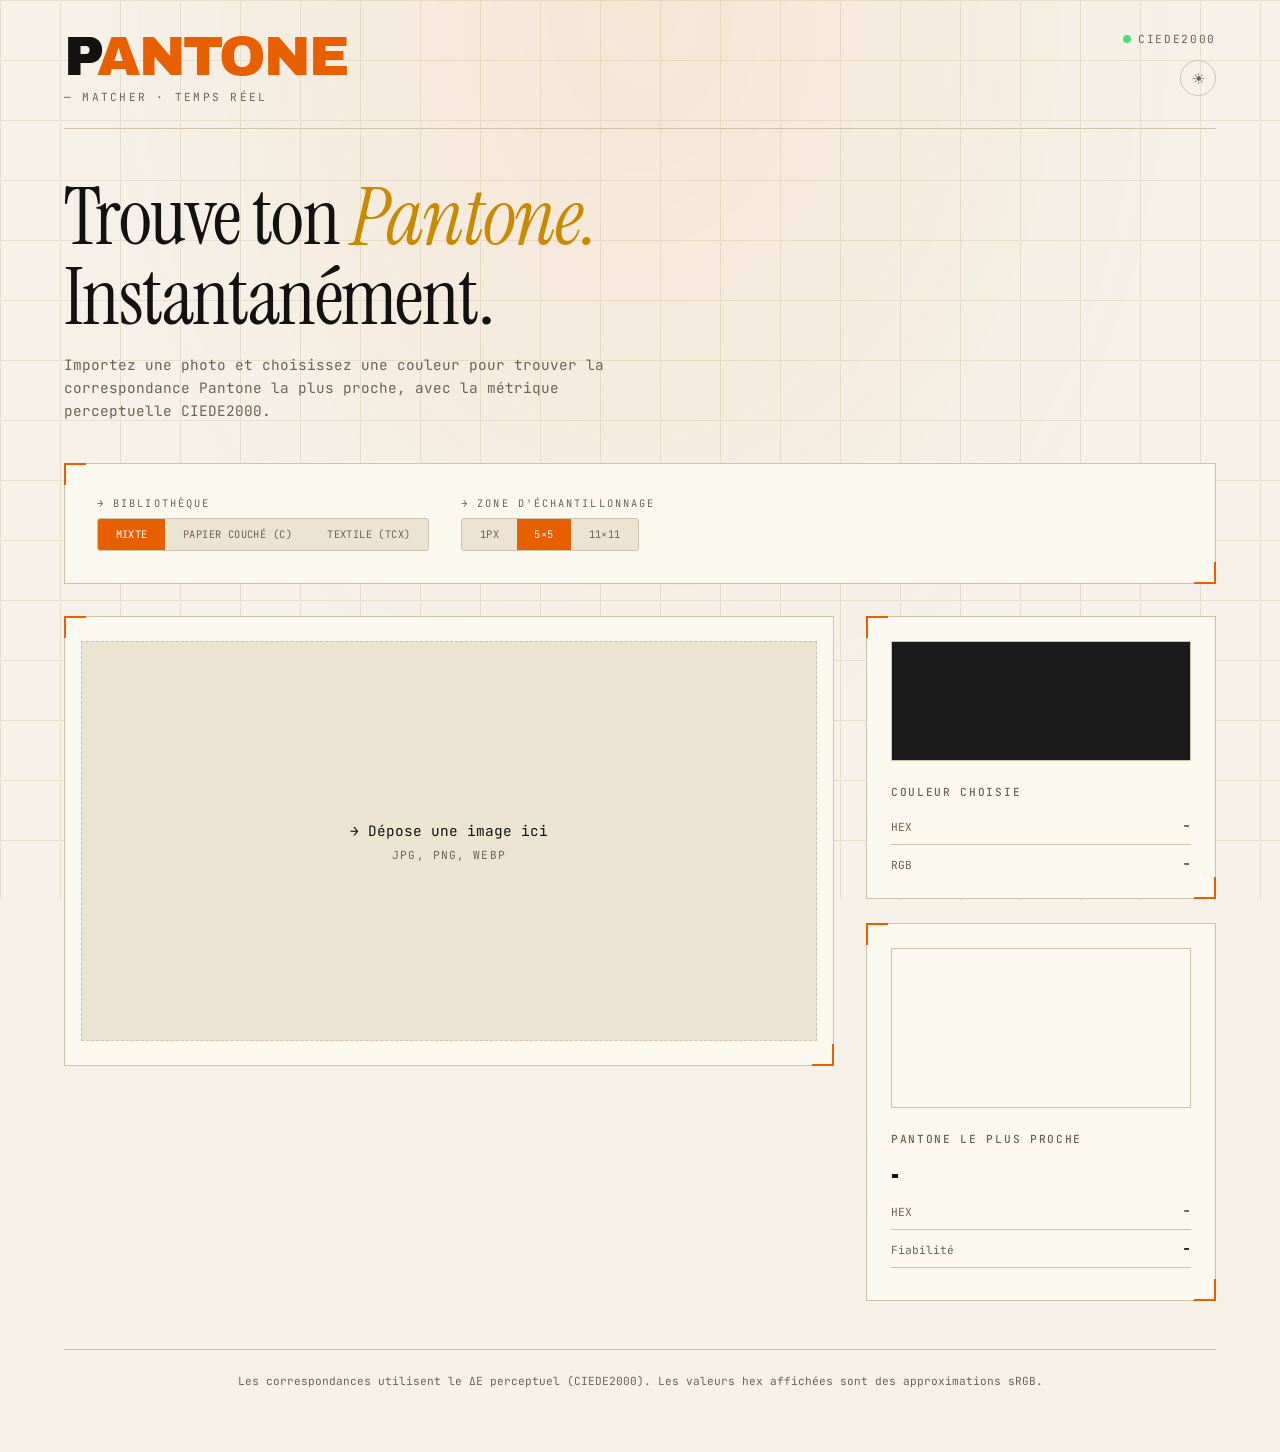
==== commit 8217690b: "feat: add dominant-color palette, polish mobile/touch UX, and fix picked-color staying live while a " ====
--- a/index.html
+++ b/index.html
@@ -80,6 +80,10 @@
                     <button id="reset-btn" class="icon-btn" title="Importer une autre image" aria-label="Importer une autre image">×</button>
                     <div class="pick-hint" id="pick-hint">Déplacez pour prévisualiser · cliquez pour verrouiller</div>
                 </div>
+                <div class="palette" id="palette" hidden>
+                    <div class="palette-head">→ Palette dominante</div>
+                    <div class="palette-swatches" id="palette-swatches" role="list" aria-label="Couleurs dominantes de l'image"></div>
+                </div>
             </div>
 
             <div class="results-section">
--- a/style.css
+++ b/style.css
@@ -270,13 +270,21 @@
 
 @media (max-width: 900px) {
   .workspace { grid-template-columns: 1fr; }
+  .container { padding: 1.5rem 1.25rem 3rem; }
+  header { margin-bottom: 2rem; }
+  .hero { margin-bottom: 1.75rem; }
+  canvas { max-height: 60vh; }
+  .lens { width: 116px; height: 116px; }
+  .lens canvas { width: 116px; height: 116px; }
 }
 
 .image-section {
   padding: 1rem;
   display: flex;
+  flex-direction: column;
   justify-content: center;
-  align-items: center;
+  align-items: stretch;
+  gap: 1.25rem;
   min-height: 450px;
 }
 
@@ -341,6 +349,11 @@
   max-height: 70vh;
   object-fit: contain;
   border: 1px solid var(--border);
+  touch-action: none; /* let pointer drags pick instead of scrolling the page */
+}
+
+button, .mode-option, .palette-swatch, .alt-item, .copyable {
+  -webkit-tap-highlight-color: transparent;
 }
 
 .lens {
@@ -401,6 +414,62 @@
   text-transform: uppercase;
   letter-spacing: 0.1em;
 }
+
+/* DOMINANT PALETTE */
+.palette { width: 100%; }
+
+.palette-head {
+  font-size: 0.65rem;
+  letter-spacing: 0.2em;
+  text-transform: uppercase;
+  color: var(--ink-dim);
+  margin-bottom: 0.6rem;
+}
+
+.palette-swatches {
+  display: flex;
+  gap: 0.5rem;
+}
+
+.palette-swatch {
+  flex: 1 1 0;
+  min-width: 0;
+  display: flex;
+  flex-direction: column;
+  gap: 0.35rem;
+  background: none;
+  border: none;
+  padding: 0;
+  cursor: pointer;
+  font-family: 'JetBrains Mono', monospace;
+}
+
+.palette-chip {
+  height: 48px;
+  width: 100%;
+  border: 1px solid var(--border);
+  transition: transform 0.15s ease, border-color 0.15s ease, box-shadow 0.15s ease;
+}
+
+.palette-swatch:hover .palette-chip {
+  transform: translateY(-3px);
+  border-color: var(--accent);
+}
+
+.palette-swatch.active .palette-chip {
+  border-color: var(--accent);
+  box-shadow: 0 0 0 2px var(--accent);
+}
+
+.palette-hex {
+  font-size: 0.6rem;
+  letter-spacing: 0.03em;
+  text-align: center;
+  color: var(--ink-dim);
+  text-transform: uppercase;
+}
+
+.palette-swatch:hover .palette-hex { color: var(--accent); }
 
 /* RESULTS */
 .results-section {
@@ -720,3 +789,65 @@
   transform: translateX(-50%) translateY(0);
   opacity: 1;
 }
+
+/* PHONE */
+@media (max-width: 560px) {
+  .container { padding: 1.25rem 1rem 2.5rem; }
+
+  header {
+    margin-bottom: 1.5rem;
+    padding-bottom: 1rem;
+  }
+  .tagline { font-size: 0.6rem; letter-spacing: 0.15em; }
+  .meta > div:first-child { font-size: 0.62rem; }
+
+  .hero { margin-bottom: 1.5rem; }
+  .hero p { font-size: 0.82rem; }
+
+  /* Panels: tighter padding, fields stacked full width */
+  .search-panel, .card { padding: 1.25rem; }
+  .search-panel { margin-bottom: 1.5rem; }
+
+  .form-grid {
+    flex-direction: column;
+    align-items: stretch;
+    gap: 1.1rem;
+  }
+  .field { width: 100%; }
+
+  .distance-mode {
+    display: flex;
+    width: 100%;
+  }
+  .distance-mode .mode-option {
+    flex: 1;
+    text-align: center;
+    padding: 0.55rem 0.35rem;
+    font-size: 0.62rem;
+    line-height: 1.25;
+    white-space: normal;       /* allow long labels (e.g. "Papier couché (C)") to wrap */
+    display: flex;
+    align-items: center;
+    justify-content: center;
+  }
+
+  /* Image + picking */
+  .image-section { min-height: 0; padding: 0.85rem; gap: 1rem; }
+  .dropzone { min-height: 220px; }
+  canvas { max-height: 52vh; }
+  .lens { width: 100px; height: 100px; }
+  .lens canvas { width: 100px; height: 100px; }
+  .pick-hint { font-size: 0.58rem; padding: 0.3rem 0.6rem; }
+
+  /* Dominant palette */
+  .palette-swatches { gap: 0.35rem; }
+  .palette-chip { height: 42px; }
+  .palette-hex { font-size: 0.5rem; }
+
+  /* Results */
+  .color-card, .alt-matches { padding: 1.25rem; }
+  .highlight-text { font-size: 1.2rem; word-break: break-word; }
+  .value { font-size: 0.85rem; }
+  .color-swatch-container { height: 90px; }
+  .pantone-card .color-swatch-container { min-height: 130px; }
+}
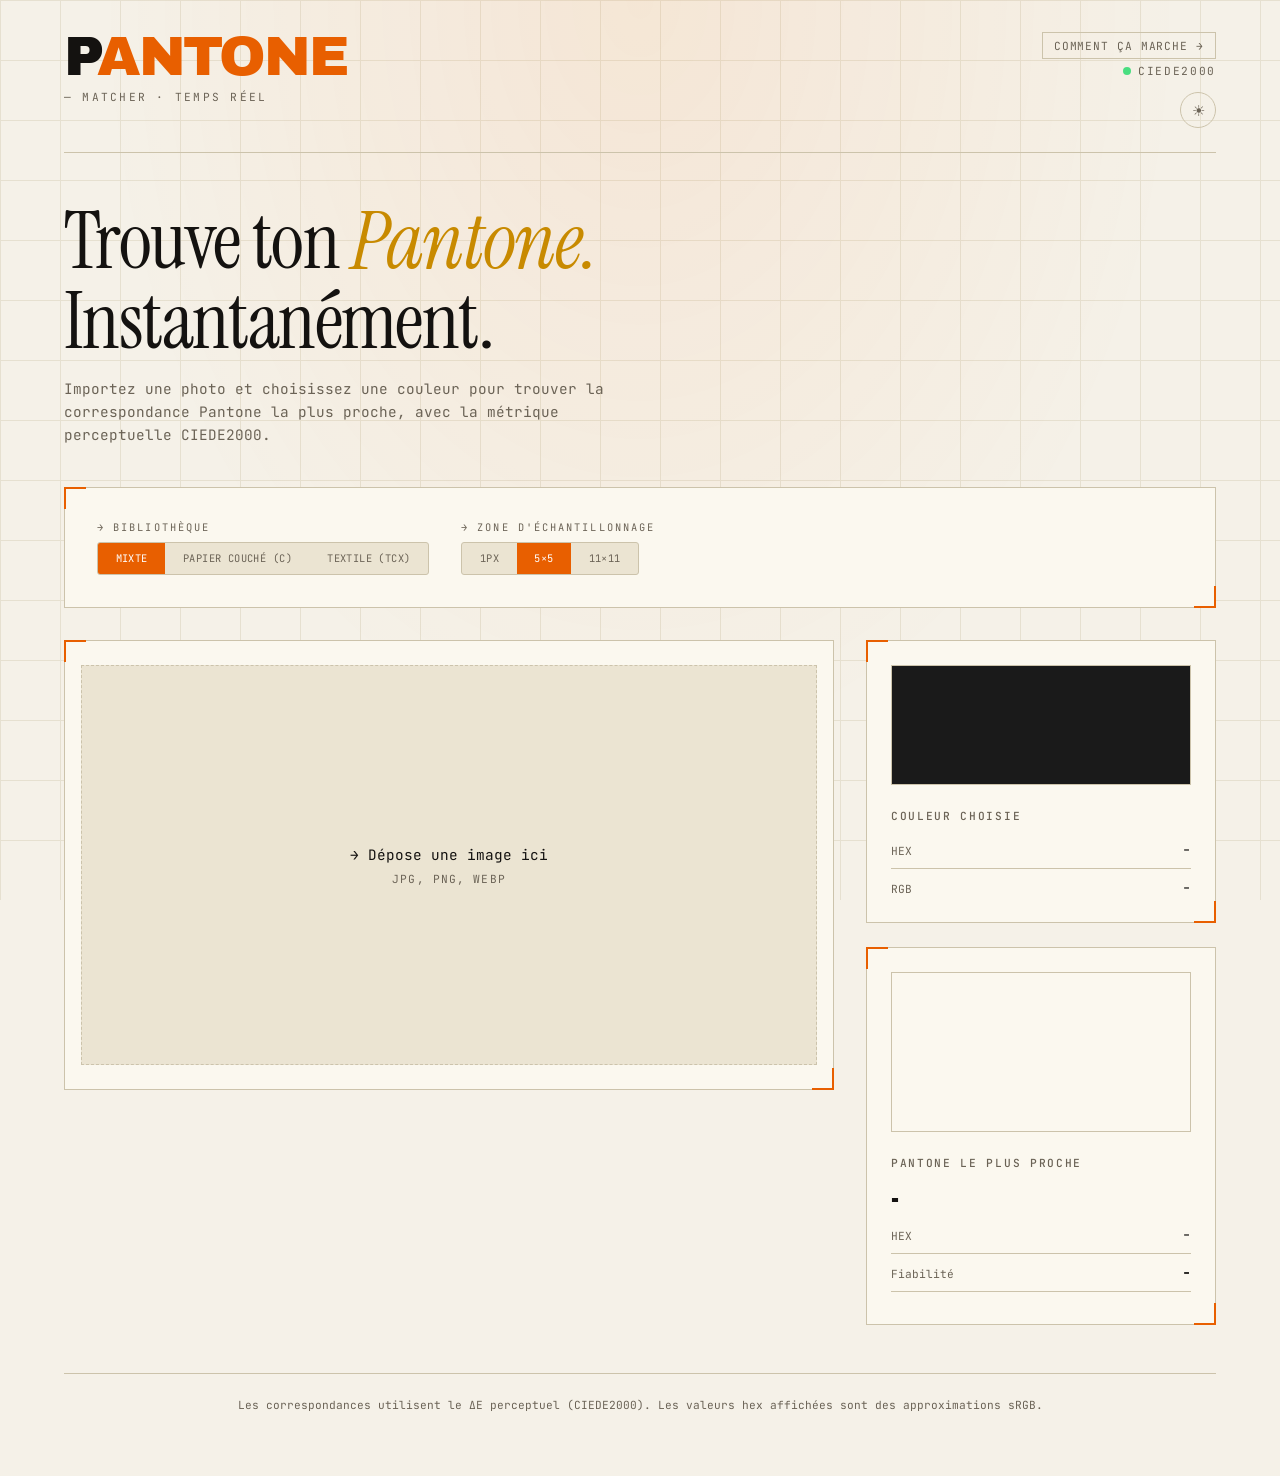
==== commit 8e9bf8b1: "feat: add in-depth "Comment ça marche" page explaining the full matching pipeline" ====
--- a/index.html
+++ b/index.html
@@ -22,6 +22,7 @@
             </div>
             <div class="meta">
                 <div class="meta-right">
+                    <a class="nav-link" href="comment-ca-marche.html">Comment ça marche →</a>
                     <div><span class="pulse" aria-hidden="true"></span>CIEDE2000</div>
                     <button id="themeToggle" class="theme-toggle" aria-label="Changer de thème" title="Changer de thème">
                         <span id="themeIcon" aria-hidden="true">☾</span>
--- a/style.css
+++ b/style.css
@@ -150,6 +150,20 @@
   color: var(--accent);
   transform: rotate(15deg);
 }
+
+.nav-link {
+  font-family: 'JetBrains Mono', monospace;
+  font-size: 0.7rem;
+  letter-spacing: 0.08em;
+  text-transform: uppercase;
+  color: var(--ink-dim);
+  text-decoration: none;
+  border: 1px solid var(--border);
+  padding: 0.35rem 0.7rem;
+  transition: color 0.2s, border-color 0.2s, background 0.2s;
+  white-space: nowrap;
+}
+.nav-link:hover { color: var(--accent); border-color: var(--accent); }
 
 .hero { margin-bottom: 2.5rem; }
 
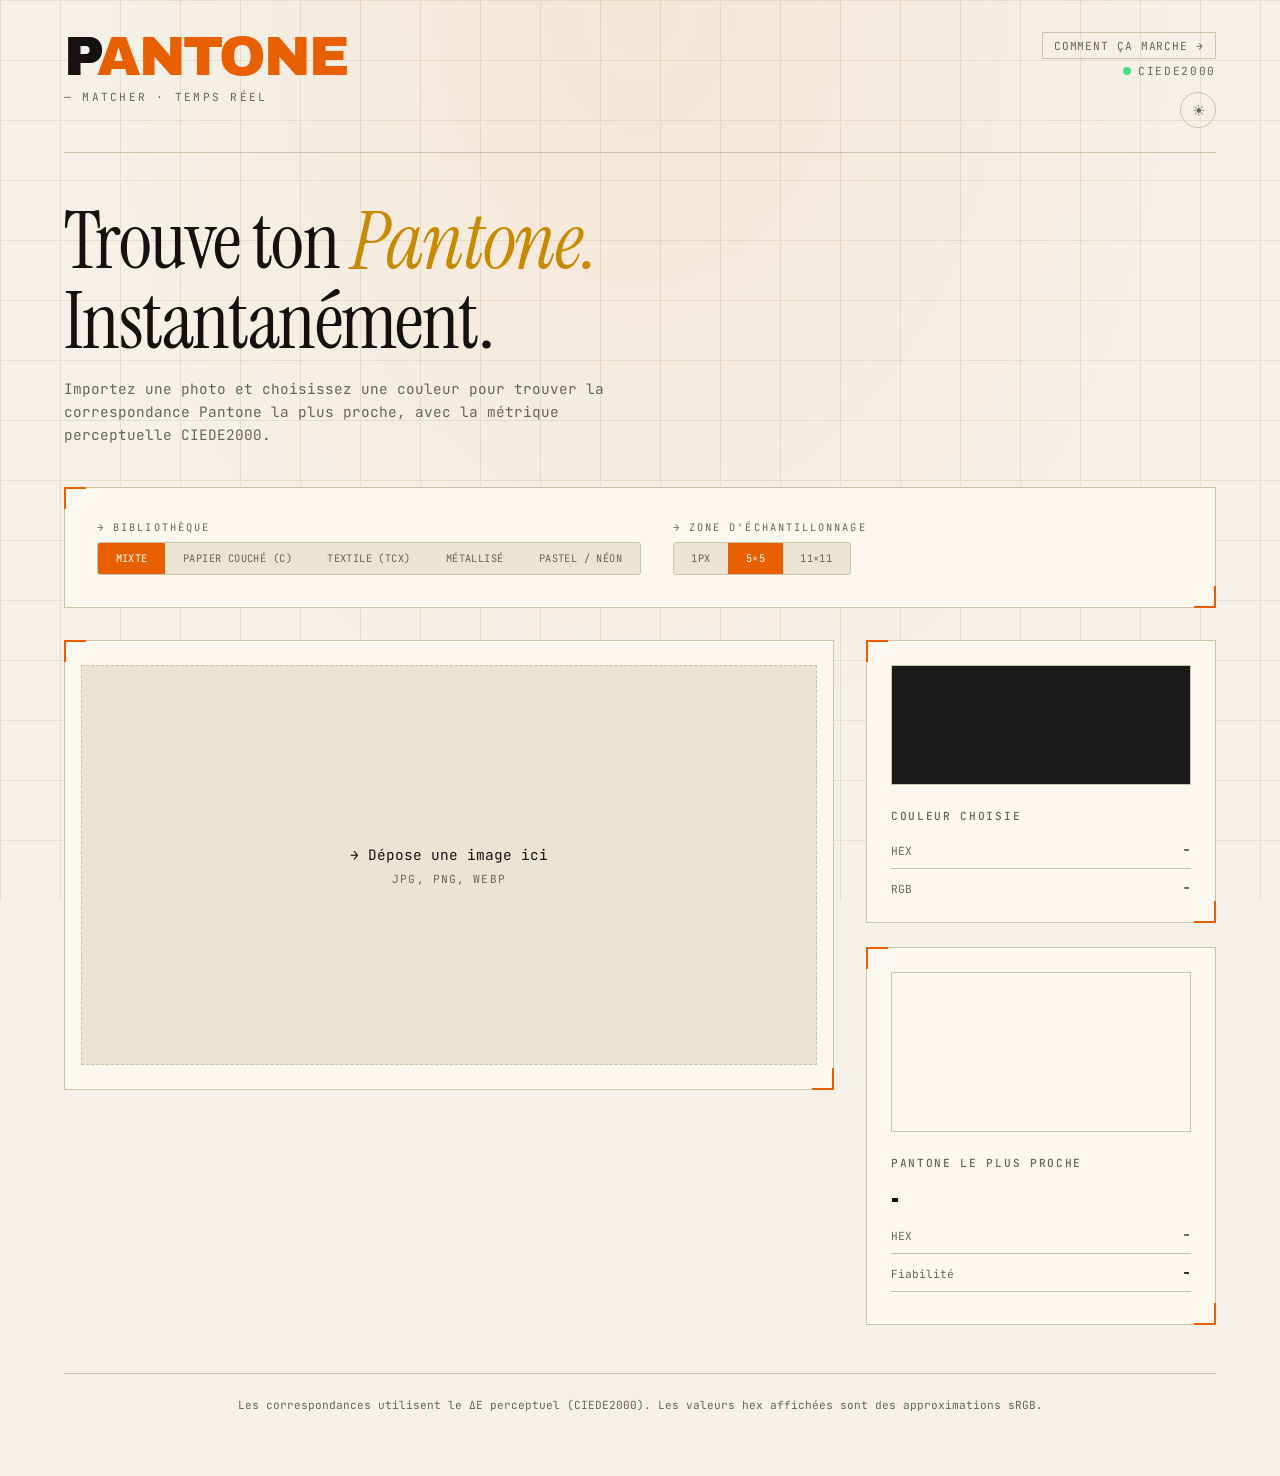
==== commit 2e90f139: "feat: add Metallic and Pastels/Neons Pantone libraries (+511 colors) with selectors" ====
--- a/index.html
+++ b/index.html
@@ -48,6 +48,10 @@
                         <label for="lib-c" class="mode-option">Papier couché (C)</label>
                         <input type="radio" id="lib-tcx" name="library" value="TCX">
                         <label for="lib-tcx" class="mode-option">Textile (TCX)</label>
+                        <input type="radio" id="lib-metal" name="library" value="METALLIC">
+                        <label for="lib-metal" class="mode-option">Métallisé</label>
+                        <input type="radio" id="lib-pastel" name="library" value="PASTEL">
+                        <label for="lib-pastel" class="mode-option">Pastel / Néon</label>
                     </div>
                 </div>
                 <div class="field">
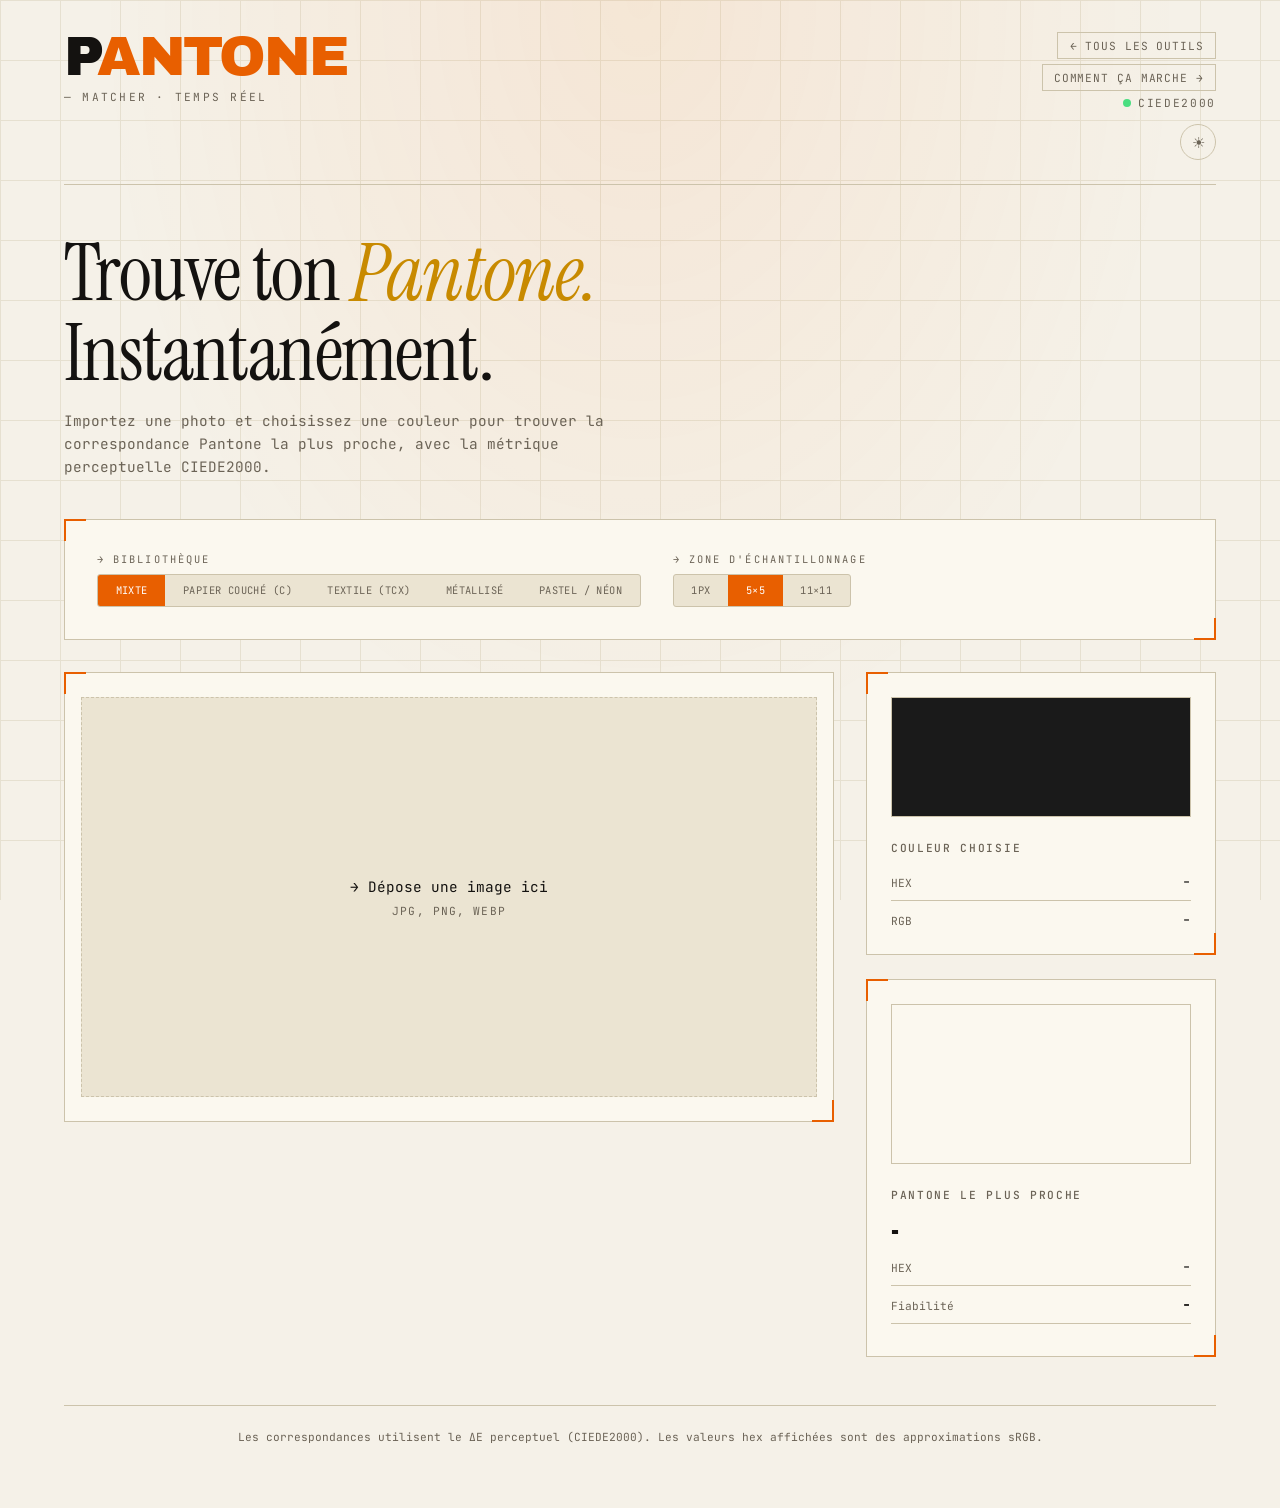
==== commit 4c4539bf: "Add a link to the Hub for navigation" ====
--- a/index.html
+++ b/index.html
@@ -22,6 +22,7 @@
             </div>
             <div class="meta">
                 <div class="meta-right">
+                    <a class="nav-link" href="https://leo-grnd.github.io/hub/">← Tous les outils</a>
                     <a class="nav-link" href="comment-ca-marche.html">Comment ça marche →</a>
                     <div><span class="pulse" aria-hidden="true"></span>CIEDE2000</div>
                     <button id="themeToggle" class="theme-toggle" aria-label="Changer de thème" title="Changer de thème">
